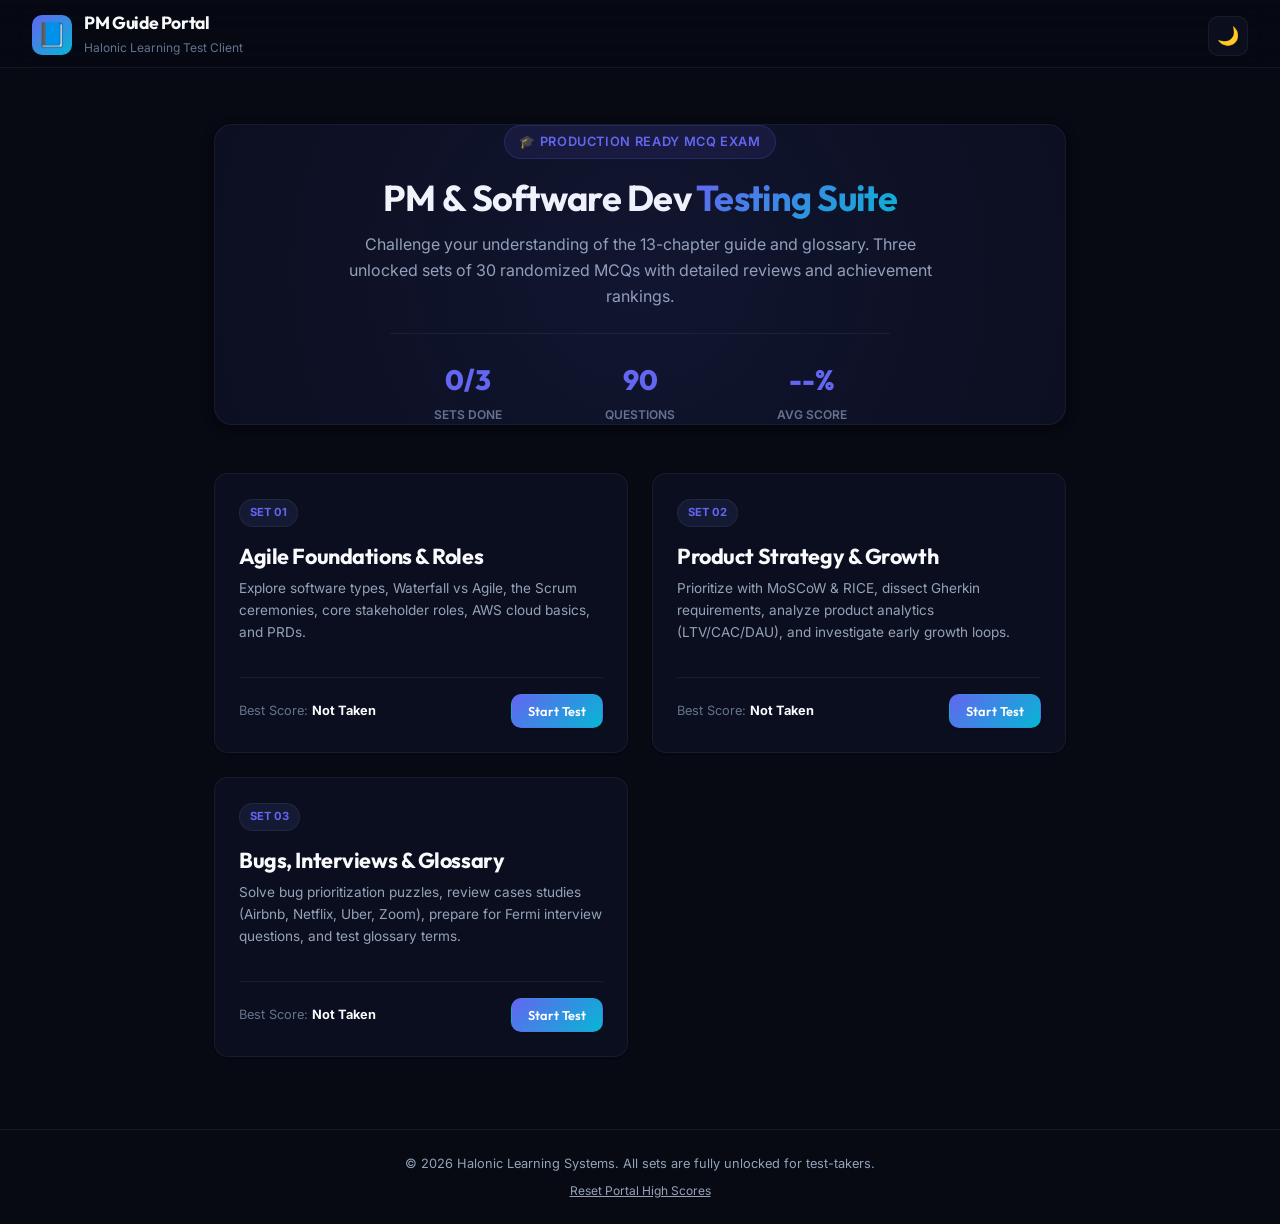
==== mcq.html @ da46f239 "Initial commit: Best-in-class PM learning guide repository, interactive guide, and MCQ portal" ====
<!DOCTYPE html>
<html lang="en" data-theme="dark">
<head>
  <meta charset="UTF-8">
  <meta name="viewport" content="width=device-width, initial-scale=1.0">
  <meta name="description" content="PM &amp; Software Development Guide MCQ Test Portal — Challenge your knowledge across 3 interactive MCQ sets.">
  <title>PM &amp; Software Dev MCQ Portal — Halonic Learning</title>

  <!-- Google Fonts matching main guide -->
  <link rel="preconnect" href="https://fonts.googleapis.com">
  <link rel="preconnect" href="https://fonts.gstatic.com" crossorigin>
  <link href="https://fonts.googleapis.com/css2?family=Inter:wght@300;400;500;600;700&family=JetBrains+Mono:wght@400;500;600;700&family=Outfit:wght@400;500;600;700;800&display=swap" rel="stylesheet">

  <style>
    /* ==========================================================================
       HALONIC MCQ DESIGN SYSTEM
       ========================================================================== */
    :root {
      /* Typography */
      --font-heading: 'Outfit', sans-serif;
      --font-body: 'Inter', sans-serif;
      --font-mono: 'JetBrains Mono', monospace;

      /* Colors - Dark Mode (default) */
      --bg-primary: #070913;
      --bg-secondary: #0d1224;
      --bg-tertiary: #141a33;
      --bg-card: rgba(13, 18, 36, 0.7);
      --bg-card-hover: rgba(20, 26, 51, 0.85);

      --text-primary: #f8fafc;
      --text-secondary: #94a3b8;
      --text-muted: #64748b;

      --border-color: rgba(255, 255, 255, 0.06);
      --border-color-hover: rgba(255, 255, 255, 0.12);

      --accent-gradient: linear-gradient(135deg, #6366f1 0%, #06b6d4 100%);
      --accent-start: #6366f1;
      --accent-end: #06b6d4;
      --accent-solid: #6366f1;

      --success: #10b981;
      --success-bg: rgba(16, 185, 129, 0.1);
      --warning: #f59e0b;
      --error: #ef4444;
      --error-bg: rgba(239, 68, 68, 0.1);
      --info: #3b82f6;

      /* Spacing */
      --radius-sm: 6px;
      --radius-md: 10px;
      --radius-lg: 14px;
      --radius-xl: 18px;
      --radius-full: 9999px;

      --shadow-sm: 0 1px 2px rgba(0, 0, 0, 0.3);
      --shadow-md: 0 4px 12px rgba(0, 0, 0, 0.4);
      --shadow-lg: 0 8px 32px rgba(0, 0, 0, 0.5);
      --shadow-glow: 0 0 20px rgba(99, 102, 241, 0.15);
      --shadow-glow-hover: 0 0 30px rgba(99, 102, 241, 0.25);

      --ease: cubic-bezier(0.4, 0, 0.2, 1);
      --duration-fast: 150ms;
      --duration-normal: 250ms;
      --duration-slow: 400ms;

      --header-height: 64px;
      --progress-height: 4px;
      --content-max-width: 900px;
    }

    /* Light Mode Variables */
    [data-theme="light"] {
      --bg-primary: #f8fafc;
      --bg-secondary: #f1f5f9;
      --bg-tertiary: #e2e8f0;
      --bg-card: rgba(255, 255, 255, 0.8);
      --bg-card-hover: rgba(255, 255, 255, 0.95);

      --text-primary: #0f172a;
      --text-secondary: #475569;
      --text-muted: #94a3b8;

      --border-color: rgba(0, 0, 0, 0.08);
      --border-color-hover: rgba(0, 0, 0, 0.15);

      --shadow-sm: 0 1px 2px rgba(0, 0, 0, 0.06);
      --shadow-md: 0 4px 12px rgba(0, 0, 0, 0.08);
      --shadow-lg: 0 8px 32px rgba(0, 0, 0, 0.12);
      --shadow-glow: 0 0 20px rgba(99, 102, 241, 0.1);
      --shadow-glow-hover: 0 0 30px rgba(99, 102, 241, 0.18);
      
      --success-bg: rgba(16, 185, 129, 0.08);
      --error-bg: rgba(239, 68, 68, 0.08);
    }

    /* ---- Resets & Basics ---- */
    *, *::before, *::after {
      margin: 0;
      padding: 0;
      box-sizing: border-box;
    }

    html {
      scroll-behavior: smooth;
      font-size: 16px;
    }

    body {
      font-family: var(--font-body);
      background-color: var(--bg-primary);
      color: var(--text-primary);
      line-height: 1.6;
      overflow-x: hidden;
      transition: background-color var(--duration-slow) var(--ease),
                  color var(--duration-slow) var(--ease);
      -webkit-font-smoothing: antialiased;
    }

    /* Custom Scrollbar */
    ::-webkit-scrollbar {
      width: 8px;
      height: 8px;
    }
    ::-webkit-scrollbar-track {
      background: transparent;
    }
    ::-webkit-scrollbar-thumb {
      background: var(--text-muted);
      border-radius: var(--radius-full);
    }
    ::-webkit-scrollbar-thumb:hover {
      background: var(--text-secondary);
    }

    /* ---- Typography ---- */
    h1, h2, h3, h4, h5, h6 {
      font-family: var(--font-heading);
      font-weight: 700;
      line-height: 1.25;
      letter-spacing: -0.02em;
      color: var(--text-primary);
    }

    .gradient-text {
      background: var(--accent-gradient);
      -webkit-background-clip: text;
      -webkit-text-fill-color: transparent;
      background-clip: text;
    }

    p {
      color: var(--text-secondary);
    }

    /* ---- Structure ---- */
    #progress-bar {
      position: fixed;
      top: 0;
      left: 0;
      width: 0%;
      height: var(--progress-height);
      background: var(--accent-gradient);
      z-index: 1001;
      transition: width var(--duration-normal) var(--ease);
      box-shadow: 0 0 10px rgba(99, 102, 241, 0.5);
    }

    header {
      position: fixed;
      top: var(--progress-height);
      left: 0;
      right: 0;
      height: var(--header-height);
      background: rgba(7, 9, 19, 0.85);
      backdrop-filter: blur(16px);
      -webkit-backdrop-filter: blur(16px);
      border-bottom: 1px solid var(--border-color);
      display: flex;
      align-items: center;
      justify-content: space-between;
      padding: 0 var(--space-6);
      padding-left: 2rem;
      padding-right: 2rem;
      z-index: 999;
      transition: background-color var(--duration-slow) var(--ease);
    }

    [data-theme="light"] header {
      background: rgba(248, 250, 252, 0.85);
    }

    .header-logo {
      display: flex;
      align-items: center;
      gap: 12px;
      cursor: pointer;
    }

    .header-logo-icon {
      font-size: 1.5rem;
      width: 40px;
      height: 40px;
      border-radius: var(--radius-md);
      background: var(--accent-gradient);
      display: flex;
      align-items: center;
      justify-content: center;
      color: #fff;
    }

    .header-logo-text h3 {
      font-size: 1.1rem;
      margin-bottom: 0;
    }
    .header-logo-text span {
      font-size: 0.75rem;
      color: var(--text-muted);
    }

    .header-actions {
      display: flex;
      align-items: center;
      gap: 12px;
    }

    /* Buttons */
    .btn {
      display: inline-flex;
      align-items: center;
      justify-content: center;
      gap: 8px;
      padding: 10px 20px;
      font-family: var(--font-heading);
      font-size: 0.9rem;
      font-weight: 600;
      border-radius: var(--radius-md);
      cursor: pointer;
      transition: all var(--duration-fast) var(--ease);
      border: 1px solid transparent;
      outline: none;
      white-space: nowrap;
    }

    .btn-secondary {
      background: var(--bg-card);
      border-color: var(--border-color);
      color: var(--text-primary);
    }
    .btn-secondary:hover {
      background: var(--bg-card-hover);
      border-color: var(--border-color-hover);
      transform: translateY(-1px);
    }

    .btn-primary {
      background: var(--accent-gradient);
      color: #fff;
      box-shadow: var(--shadow-sm);
    }
    .btn-primary:hover {
      transform: translateY(-1px);
      box-shadow: var(--shadow-glow);
    }

    .btn-outline-success {
      background: transparent;
      border-color: var(--success);
      color: var(--success);
    }
    .btn-outline-success:hover {
      background: var(--success);
      color: #fff;
    }

    .theme-toggle {
      width: 40px;
      height: 40px;
      border-radius: var(--radius-md);
      border: 1px solid var(--border-color);
      background: var(--bg-card);
      color: var(--text-secondary);
      cursor: pointer;
      display: flex;
      align-items: center;
      justify-content: center;
      transition: all var(--duration-fast) var(--ease);
      font-size: 1.125rem;
    }
    .theme-toggle:hover {
      background: var(--bg-card-hover);
      border-color: var(--border-color-hover);
      color: var(--text-primary);
    }

    /* ---- Main Wrapper ---- */
    main {
      padding-top: calc(var(--header-height) + var(--progress-height) + 2rem);
      min-height: 100vh;
      display: flex;
      flex-direction: column;
      align-items: center;
    }

    .container {
      width: 100%;
      max-width: var(--content-max-width);
      padding: 24px;
      flex: 1;
    }

    /* ---- Views ---- */
    .view {
      display: none;
      animation: fadeInUp 0.4s var(--ease) both;
    }

    .view.active {
      display: block;
    }

    @keyframes fadeInUp {
      from { opacity: 0; transform: translateY(16px); }
      to { opacity: 1; transform: translateY(0); }
    }

    /* ---- DASHBOARD VIEW ---- */
    .welcome-hero {
      text-align: center;
      margin-bottom: 3rem;
      padding: 3rem var(--space-6);
      background: var(--bg-card);
      border: 1px solid var(--border-color);
      border-radius: var(--radius-xl);
      box-shadow: var(--shadow-md);
      backdrop-filter: blur(12px);
      -webkit-backdrop-filter: blur(12px);
      position: relative;
      overflow: hidden;
    }

    .welcome-hero::before {
      content: '';
      position: absolute;
      top: -50%;
      left: -50%;
      width: 200%;
      height: 200%;
      background: radial-gradient(circle, rgba(99, 102, 241, 0.08) 0%, transparent 60%);
      pointer-events: none;
    }

    .hero-badge {
      display: inline-block;
      padding: 6px 14px;
      background: rgba(99, 102, 241, 0.1);
      border: 1px solid rgba(99, 102, 241, 0.2);
      border-radius: var(--radius-full);
      color: var(--accent-start);
      font-size: 0.8rem;
      font-weight: 600;
      text-transform: uppercase;
      letter-spacing: 0.05em;
      margin-bottom: 1rem;
    }

    .welcome-hero h1 {
      font-size: 2.25rem;
      margin-bottom: 12px;
    }

    .welcome-hero p {
      font-size: 1rem;
      max-width: 600px;
      margin: 0 auto 1.5rem;
    }

    .stats-summary {
      display: grid;
      grid-template-columns: repeat(3, 1fr);
      gap: 16px;
      max-width: 500px;
      margin: 24px auto 0;
      border-top: 1px solid var(--border-color);
      padding-top: 24px;
    }

    .stat-box {
      text-align: center;
    }
    .stat-num {
      font-family: var(--font-heading);
      font-size: 1.75rem;
      font-weight: 800;
      color: var(--accent-start);
    }
    .stat-lbl {
      font-size: 0.75rem;
      color: var(--text-muted);
      text-transform: uppercase;
      font-weight: 600;
      margin-top: 2px;
    }

    /* Sets Grid */
    .sets-grid {
      display: grid;
      grid-template-columns: repeat(auto-fit, minmax(280px, 1fr));
      gap: 24px;
      margin-bottom: 3rem;
    }

    .set-card {
      background: var(--bg-card);
      border: 1px solid var(--border-color);
      border-radius: var(--radius-lg);
      padding: 24px;
      transition: all var(--duration-normal) var(--ease);
      display: flex;
      flex-direction: column;
      justify-content: space-between;
      min-height: 280px;
      box-shadow: var(--shadow-sm);
      cursor: pointer;
    }

    .set-card:hover {
      border-color: var(--border-color-hover);
      box-shadow: var(--shadow-glow);
      transform: translateY(-3px);
    }

    .set-badge {
      display: inline-flex;
      align-items: center;
      padding: 4px 10px;
      border-radius: var(--radius-full);
      font-size: 0.7rem;
      font-weight: 700;
      text-transform: uppercase;
      background: var(--bg-tertiary);
      border: 1px solid var(--border-color);
      width: fit-content;
      margin-bottom: 16px;
      color: var(--accent-start);
    }

    .set-card h2 {
      font-size: 1.35rem;
      margin-bottom: 8px;
    }
    .set-card p {
      font-size: 0.85rem;
      color: var(--text-secondary);
      margin-bottom: 20px;
      flex-grow: 1;
    }

    .set-footer {
      border-top: 1px solid var(--border-color);
      padding-top: 16px;
      display: flex;
      align-items: center;
      justify-content: space-between;
    }

    .set-score-info {
      font-size: 0.8rem;
      color: var(--text-muted);
    }
    .set-score-info strong {
      color: var(--text-primary);
    }

    /* ---- EXAM VIEW ---- */
    .exam-layout {
      display: grid;
      grid-template-columns: 1fr 280px;
      gap: 24px;
    }

    @media (max-width: 768px) {
      .exam-layout {
        grid-template-columns: 1fr;
      }
    }

    .exam-main {
      display: flex;
      flex-direction: column;
      gap: 20px;
    }

    .exam-header-card {
      background: var(--bg-card);
      border: 1px solid var(--border-color);
      border-radius: var(--radius-lg);
      padding: 16px 24px;
      display: flex;
      justify-content: space-between;
      align-items: center;
    }

    .exam-title-info h2 {
      font-size: 1.15rem;
    }
    .exam-title-info span {
      font-size: 0.8rem;
      color: var(--text-muted);
    }

    .exam-nav-header {
      display: flex;
      align-items: center;
      gap: 16px;
    }

    .question-card {
      background: var(--bg-card);
      border: 1px solid var(--border-color);
      border-radius: var(--radius-xl);
      padding: 32px;
      box-shadow: var(--shadow-md);
      position: relative;
      display: flex;
      flex-direction: column;
      gap: 20px;
    }

    .question-meta {
      display: flex;
      justify-content: space-between;
      align-items: center;
    }

    .chapter-tag {
      font-size: 0.75rem;
      font-weight: 600;
      color: var(--accent-start);
      background: rgba(99, 102, 241, 0.08);
      border: 1px solid rgba(99, 102, 241, 0.15);
      padding: 4px 10px;
      border-radius: var(--radius-md);
    }

    .question-num-tag {
      font-family: var(--font-mono);
      font-size: 0.8rem;
      color: var(--text-muted);
    }

    .question-text {
      font-family: var(--font-heading);
      font-size: 1.25rem;
      font-weight: 600;
      line-height: 1.45;
      color: var(--text-primary);
    }

    .options-list {
      display: flex;
      flex-direction: column;
      gap: 12px;
      margin-top: 8px;
    }

    .option-btn {
      background: var(--bg-secondary);
      border: 1px solid var(--border-color);
      border-radius: var(--radius-md);
      padding: 14px 20px;
      display: flex;
      align-items: center;
      gap: 14px;
      cursor: pointer;
      transition: all var(--duration-fast) var(--ease);
      text-align: left;
      width: 100%;
      outline: none;
    }

    .option-btn:hover {
      border-color: var(--accent-start);
      background: var(--bg-tertiary);
      transform: translateX(4px);
    }

    .option-btn.selected {
      border-color: var(--accent-solid);
      background: rgba(99, 102, 241, 0.08);
      box-shadow: var(--shadow-glow);
    }

    .option-letter {
      font-family: var(--font-mono);
      font-weight: 700;
      font-size: 0.85rem;
      width: 26px;
      height: 26px;
      border-radius: 50%;
      background: var(--bg-tertiary);
      display: flex;
      align-items: center;
      justify-content: center;
      flex-shrink: 0;
      color: var(--text-muted);
      border: 1px solid var(--border-color);
      transition: all var(--duration-fast) var(--ease);
    }

    .option-btn:hover .option-letter {
      color: var(--accent-start);
      border-color: var(--accent-start);
    }

    .option-btn.selected .option-letter {
      background: var(--accent-solid);
      color: #fff;
      border-color: var(--accent-solid);
    }

    .option-text {
      font-size: 0.9rem;
      color: var(--text-secondary);
      transition: color var(--duration-fast) var(--ease);
    }

    .option-btn.selected .option-text {
      color: var(--text-primary);
      font-weight: 500;
    }

    .exam-controls {
      display: flex;
      justify-content: space-between;
      align-items: center;
      margin-top: 8px;
    }

    /* Navigator Sidebar */
    .exam-sidebar {
      background: var(--bg-card);
      border: 1px solid var(--border-color);
      border-radius: var(--radius-lg);
      padding: 24px;
      height: fit-content;
      position: sticky;
      top: calc(var(--header-height) + 2rem);
      display: flex;
      flex-direction: column;
      gap: 20px;
    }

    .sidebar-title h3 {
      font-size: 0.95rem;
      text-transform: uppercase;
      letter-spacing: 0.05em;
      color: var(--text-muted);
    }

    .bubbles-grid {
      display: grid;
      grid-template-columns: repeat(5, 1fr);
      gap: 8px;
    }

    .bubble {
      aspect-ratio: 1;
      width: 100%;
      border-radius: var(--radius-sm);
      border: 1px solid var(--border-color);
      background: var(--bg-secondary);
      color: var(--text-muted);
      font-family: var(--font-mono);
      font-size: 0.8rem;
      font-weight: 600;
      cursor: pointer;
      display: flex;
      align-items: center;
      justify-content: center;
      transition: all var(--duration-fast) var(--ease);
      outline: none;
    }

    .bubble:hover {
      border-color: var(--text-secondary);
      color: var(--text-primary);
    }

    .bubble.active {
      border-color: var(--accent-solid);
      background: rgba(99, 102, 241, 0.1);
      color: var(--accent-start);
      box-shadow: 0 0 8px rgba(99, 102, 241, 0.3);
    }

    .bubble.answered {
      background: var(--bg-tertiary);
      color: var(--text-primary);
      border-color: var(--border-color-hover);
    }

    .keyboard-shortcuts-helper {
      font-size: 0.75rem;
      color: var(--text-muted);
      border-top: 1px solid var(--border-color);
      padding-top: 16px;
      line-height: 1.5;
    }
    .keyboard-shortcuts-helper code {
      font-family: var(--font-mono);
      background: var(--bg-secondary);
      padding: 1px 4px;
      border-radius: var(--radius-sm);
      font-size: 0.7rem;
      color: var(--accent-end);
    }

    /* ---- RESULTS VIEW ---- */
    .results-card {
      background: var(--bg-card);
      border: 1px solid var(--border-color);
      border-radius: var(--radius-xl);
      padding: 48px;
      box-shadow: var(--shadow-lg);
      text-align: center;
      max-width: 600px;
      margin: 0 auto 3rem;
      position: relative;
    }

    /* Circular Dial */
    .dial-container {
      position: relative;
      width: 180px;
      height: 180px;
      margin: 0 auto 24px;
      display: flex;
      align-items: center;
      justify-content: center;
    }

    .dial-svg {
      width: 100%;
      height: 100%;
      transform: rotate(-90deg);
    }

    .dial-bg {
      fill: none;
      stroke: var(--bg-tertiary);
      stroke-width: 10;
    }

    .dial-fill {
      fill: none;
      stroke: url(#score-grad);
      stroke-width: 10;
      stroke-linecap: round;
      transition: stroke-dasharray 1s ease-out;
    }

    .dial-text {
      position: absolute;
      display: flex;
      flex-direction: column;
      align-items: center;
      justify-content: center;
    }

    .dial-score {
      font-family: var(--font-heading);
      font-size: 2.25rem;
      font-weight: 800;
      line-height: 1;
    }
    .dial-total {
      font-size: 0.85rem;
      color: var(--text-muted);
      margin-top: 4px;
    }

    .results-card h2 {
      font-size: 2rem;
      margin-bottom: 8px;
    }

    .achievement-badge {
      display: inline-flex;
      align-items: center;
      padding: 6px 16px;
      border-radius: var(--radius-full);
      font-size: 0.85rem;
      font-weight: 700;
      background: rgba(16, 185, 129, 0.1);
      border: 1px solid rgba(16, 185, 129, 0.2);
      color: var(--success);
      margin: 8px auto 20px;
      width: fit-content;
    }

    .results-card p.feedback-text {
      font-size: 1rem;
      color: var(--text-secondary);
      margin-bottom: 32px;
      line-height: 1.5;
    }

    .results-actions {
      display: flex;
      justify-content: center;
      gap: 16px;
    }

    @media (max-width: 480px) {
      .results-actions {
        flex-direction: column;
      }
    }

    /* Confetti Canvas */
    #confetti-canvas {
      position: fixed;
      inset: 0;
      pointer-events: none;
      z-index: 1002;
      width: 100vw;
      height: 100vh;
    }

    /* ---- REVIEW PANEL VIEW ---- */
    .review-header {
      display: flex;
      justify-content: space-between;
      align-items: center;
      margin-bottom: 24px;
      border-bottom: 1px solid var(--border-color);
      padding-bottom: 16px;
    }

    .review-list {
      display: flex;
      flex-direction: column;
      gap: 24px;
      margin-bottom: 3rem;
    }

    .review-card {
      background: var(--bg-card);
      border: 1px solid var(--border-color);
      border-radius: var(--radius-lg);
      padding: 28px;
      box-shadow: var(--shadow-sm);
      display: flex;
      flex-direction: column;
      gap: 16px;
    }

    .review-meta {
      display: flex;
      justify-content: space-between;
      align-items: center;
    }

    .review-option {
      border: 1px solid var(--border-color);
      border-radius: var(--radius-md);
      padding: 12px 18px;
      display: flex;
      align-items: center;
      gap: 12px;
      background: var(--bg-secondary);
      font-size: 0.85rem;
    }

    .review-option.correct {
      border-color: var(--success);
      background: var(--success-bg);
      color: var(--text-primary);
    }

    .review-option.incorrect {
      border-color: var(--error);
      background: var(--error-bg);
      color: var(--text-primary);
    }

    .review-option-indicator {
      font-family: var(--font-mono);
      font-weight: 700;
      width: 22px;
      height: 22px;
      border-radius: 50%;
      display: inline-flex;
      align-items: center;
      justify-content: center;
      font-size: 0.75rem;
      border: 1px solid var(--border-color);
      background: var(--bg-tertiary);
    }

    .review-option.correct .review-option-indicator {
      background: var(--success);
      border-color: var(--success);
      color: #fff;
    }

    .review-option.incorrect .review-option-indicator {
      background: var(--error);
      border-color: var(--error);
      color: #fff;
    }

    .explanation-box {
      background: rgba(99, 102, 241, 0.05);
      border-left: 3px solid var(--accent-start);
      border-radius: var(--radius-md);
      padding: 16px 20px;
      font-size: 0.85rem;
      line-height: 1.6;
      color: var(--text-secondary);
      margin-top: 8px;
    }
    .explanation-box strong {
      color: var(--accent-start);
      display: block;
      margin-bottom: 4px;
      text-transform: uppercase;
      font-size: 0.75rem;
      letter-spacing: 0.05em;
    }

    .float-top-btn {
      position: fixed;
      bottom: 24px;
      right: 24px;
      width: 48px;
      height: 48px;
      border-radius: 50%;
      background: var(--accent-gradient);
      color: #fff;
      display: flex;
      align-items: center;
      justify-content: center;
      border: none;
      cursor: pointer;
      box-shadow: var(--shadow-lg), var(--shadow-glow);
      z-index: 998;
      transition: all var(--duration-fast) var(--ease);
      opacity: 0;
      pointer-events: none;
    }

    .float-top-btn.visible {
      opacity: 1;
      pointer-events: auto;
    }
    .float-top-btn:hover {
      transform: translateY(-3px);
    }

    /* ---- FOOTER ---- */
    footer {
      border-top: 1px solid var(--border-color);
      width: 100%;
      padding: 24px 0;
      text-align: center;
      font-size: 0.8rem;
      color: var(--text-muted);
      margin-top: auto;
    }
    footer a {
      color: var(--text-secondary);
      text-decoration: underline;
    }
  </style>
</head>
<body>

  <!-- Progress Bar -->
  <div id="progress-bar" role="progressbar"></div>

  <!-- Header -->
  <header>
    <div class="header-logo" onclick="app.showDashboard()">
      <div class="header-logo-icon">📘</div>
      <div class="header-logo-text">
        <h3>PM Guide Portal</h3>
        <span>Halonic Learning Test Client</span>
      </div>
    </div>
    <div class="header-actions">
      <button class="theme-toggle" id="theme-toggle" aria-label="Toggle dark/light mode">🌙</button>
    </div>
  </header>

  <!-- Confetti Canvas -->
  <canvas id="confetti-canvas"></canvas>

  <!-- Main Container -->
  <main>
    <div class="container">

      <!-- ==========================================
           1. DASHBOARD VIEW
           ========================================== -->
      <section id="view-dashboard" class="view active">
        <div class="welcome-hero">
          <div class="hero-badge">🎓 Production Ready MCQ Exam</div>
          <h1>PM &amp; Software Dev <span class="gradient-text">Testing Suite</span></h1>
          <p>Challenge your understanding of the 13-chapter guide and glossary. Three unlocked sets of 30 randomized MCQs with detailed reviews and achievement rankings.</p>
          
          <div class="stats-summary">
            <div class="stat-box">
              <div class="stat-num" id="stat-completed-sets">0/3</div>
              <div class="stat-lbl">Sets Done</div>
            </div>
            <div class="stat-box">
              <div class="stat-num">90</div>
              <div class="stat-lbl">Questions</div>
            </div>
            <div class="stat-box">
              <div class="stat-num" id="stat-avg-score">--%</div>
              <div class="stat-lbl">Avg Score</div>
            </div>
          </div>
        </div>

        <div class="sets-grid">
          <!-- Set 1 Card -->
          <div class="set-card" onclick="app.startSet(1)">
            <div>
              <div class="set-badge">Set 01</div>
              <h2>Agile Foundations &amp; Roles</h2>
              <p>Explore software types, Waterfall vs Agile, the Scrum ceremonies, core stakeholder roles, AWS cloud basics, and PRDs.</p>
            </div>
            <div class="set-footer">
              <div class="set-score-info" id="set-1-score">Best Score: <strong>Not Taken</strong></div>
              <button class="btn btn-primary" style="padding: 8px 16px; font-size: 0.8rem;">Start Test</button>
            </div>
          </div>

          <!-- Set 2 Card -->
          <div class="set-card" onclick="app.startSet(2)">
            <div>
              <div class="set-badge">Set 02</div>
              <h2>Product Strategy &amp; Growth</h2>
              <p>Prioritize with MoSCoW &amp; RICE, dissect Gherkin requirements, analyze product analytics (LTV/CAC/DAU), and investigate early growth loops.</p>
            </div>
            <div class="set-footer">
              <div class="set-score-info" id="set-2-score">Best Score: <strong>Not Taken</strong></div>
              <button class="btn btn-primary" style="padding: 8px 16px; font-size: 0.8rem;">Start Test</button>
            </div>
          </div>

          <!-- Set 3 Card -->
          <div class="set-card" onclick="app.startSet(3)">
            <div>
              <div class="set-badge">Set 03</div>
              <h2>Bugs, Interviews &amp; Glossary</h2>
              <p>Solve bug prioritization puzzles, review cases studies (Airbnb, Netflix, Uber, Zoom), prepare for Fermi interview questions, and test glossary terms.</p>
            </div>
            <div class="set-footer">
              <div class="set-score-info" id="set-3-score">Best Score: <strong>Not Taken</strong></div>
              <button class="btn btn-primary" style="padding: 8px 16px; font-size: 0.8rem;">Start Test</button>
            </div>
          </div>
        </div>
      </section>

      <!-- ==========================================
           2. ACTIVE EXAM VIEW
           ========================================== -->
      <section id="view-exam" class="view">
        <div class="exam-layout">
          <!-- Main Question Panel -->
          <div class="exam-main">
            <div class="exam-header-card">
              <div class="exam-title-info">
                <h2 id="exam-set-title">Active MCQ Set</h2>
                <span>Single Correct MCQ &bull; 5 Options &bull; 1 Mark Each</span>
              </div>
              <button class="btn btn-secondary btn-sm" onclick="app.confirmQuit()">Quit Set</button>
            </div>

            <div class="question-card">
              <div class="question-meta">
                <div class="chapter-tag" id="q-chapter">Chapter Name</div>
                <div class="question-num-tag" id="q-number">Question 1 of 30</div>
              </div>
              <div class="question-text" id="q-text">Loading question text...</div>
              
              <div class="options-list" id="options-container">
                <!-- Rendered dynamically -->
              </div>
            </div>

            <div class="exam-controls">
              <button class="btn btn-secondary" id="btn-prev" onclick="app.prevQuestion()">&larr; Previous</button>
              <button class="btn btn-primary" id="btn-next" onclick="app.nextQuestion()">Next &rarr;</button>
            </div>
          </div>

          <!-- Sidebar Navigator -->
          <aside class="exam-sidebar">
            <div class="sidebar-title">
              <h3>Navigator</h3>
            </div>
            <div class="bubbles-grid" id="bubbles-container">
              <!-- Grid of 1-30 bubbles rendered dynamically -->
            </div>
            <div class="keyboard-shortcuts-helper">
              <strong>💡 Pro Tip: Keyboard Mode</strong>
              <p style="margin-top: 4px; font-size: 0.7rem; color: var(--text-muted);">
                Press <code>1</code> - <code>5</code> or <code>A</code> - <code>E</code> to select. Use <code>&larr;</code> / <code>&rarr;</code> to navigate. Press <code>Enter</code> for Next.
              </p>
            </div>
          </aside>
        </div>
      </section>

      <!-- ==========================================
           3. RESULTS & RANKING VIEW
           ========================================== -->
      <section id="view-results" class="view">
        <div class="results-card">
          <!-- Dial SVG -->
          <div class="dial-container">
            <svg class="dial-svg">
              <defs>
                <linearGradient id="score-grad" x1="0%" y1="0%" x2="100%" y2="100%">
                  <stop offset="0%" stop-color="#6366f1" />
                  <stop offset="100%" stop-color="#06b6d4" />
                </linearGradient>
              </defs>
              <circle class="dial-bg" cx="90" cy="90" r="75"></circle>
              <circle class="dial-fill" id="dial-fill-arc" cx="90" cy="90" r="75" stroke-dasharray="471.2" stroke-dashoffset="471.2"></circle>
            </svg>
            <div class="dial-text">
              <span class="dial-score" id="results-score">0</span>
              <span class="dial-total">out of 30</span>
            </div>
          </div>

          <h2 id="results-header">Congratulations!</h2>
          <div class="achievement-badge" id="results-badge">PM Practitioner</div>
          <p class="feedback-text" id="results-feedback">Loading feedback and analysis...</p>

          <div class="results-actions">
            <button class="btn btn-secondary" onclick="app.showDashboard()">Portal Home</button>
            <button class="btn btn-outline-success" onclick="app.showReview()">Review Answers</button>
            <button class="btn btn-primary" id="results-retry-btn" onclick="app.retryActiveSet()">Retake Set</button>
          </div>
        </div>
      </section>

      <!-- ==========================================
           4. DETAILED REVIEW VIEW
           ========================================== -->
      <section id="view-review" class="view">
        <div class="review-header">
          <div>
            <h1 class="gradient-text">Detailed Exam Review</h1>
            <p>Study incorrect choices and master key concepts with step-by-step explanations.</p>
          </div>
          <button class="btn btn-secondary" onclick="app.showDashboard()">Return Home</button>
        </div>

        <div class="review-list" id="review-list-container">
          <!-- Dynamically populated with Q-card review -->
        </div>

        <div style="display:flex; justify-content:center; margin-bottom: 4rem;">
          <button class="btn btn-primary" onclick="app.showDashboard()">Back to Portal Home</button>
        </div>
      </section>

    </div>
  </main>

  <!-- Scroll-to-Top Float Button -->
  <button class="float-top-btn" id="float-top" onclick="window.scrollTo({top: 0, behavior: 'smooth'})" aria-label="Scroll to top">▲</button>

  <footer>
    <p>&copy; 2026 Halonic Learning Systems. All sets are fully unlocked for test-takers.</p>
    <p style="margin-top: 6px; font-size: 0.75rem;"><a href="#" onclick="event.preventDefault(); app.clearHistory();">Reset Portal High Scores</a></p>
  </footer>

  <!-- ==========================================
       JAVASCRIPT APP CLIENT & DATABASE
       ========================================== -->
  <script>
    // ---- 90 Question Complete MCQ Database (3 Sets of 30 Questions) ----
    const questionsDatabase = {
      set1: [
        {
          id: 1,
          chapter: "Chapter 1: What Is a Software Product",
          question: "What is the key distinction of a Business-to-Business-to-Consumer (B2B2C) software product?",
          options: [
            "It sells directly to individual consumers for personal use without corporate interaction.",
            "It is built exclusively for internal enterprise resource planning and employee management.",
            "It is sold to businesses who then use the platform infrastructure to serve their own consumers.",
            "It refers to offline utility programs distributed with pre-installed operating systems.",
            "It represents open-source codebases developed entirely by local student volunteers."
          ],
          correct: 2,
          explanation: "B2B2C stands for Business-to-Business-to-Consumer. In this model, a company sells its software to other businesses, who in turn use it to service or sell to individual end consumers. A prime example is Shopify (which helps merchants sell to their customers) or Stripe."
        },
        {
          id: 2,
          chapter: "Chapter 2: SDLC",
          question: "Which of the following is the linear and sequential model of software development where each phase must be fully completed before the next begins?",
          options: [
            "Spiral Model",
            "Waterfall Model",
            "Agile Model",
            "Kanban Model",
            "Iterative Prototyping"
          ],
          correct: 1,
          explanation: "The Waterfall model is a linear, sequential approach where each phase of the SDLC (Planning, Design, Development, Testing, Deployment, Maintenance) flows strictly downwards to the next. You must complete a phase before starting the next, with little to no opportunity to look back."
        },
        {
          id: 3,
          chapter: "Chapter 3: Agile & Scrum",
          question: "Which of the following is NOT one of the 4 core values established in the Agile Manifesto?",
          options: [
            "Working software over comprehensive documentation",
            "Responding to change over following a plan",
            "Individuals and interactions over processes and tools",
            "Extensive contract negotiations over collaborative relationships",
            "Customer collaboration over contract negotiation"
          ],
          correct: 3,
          explanation: "The Agile Manifesto explicitly prioritizes 'Customer collaboration over contract negotiation.' Extensive contract negotiations represent the rigid, traditional mindset, making Option D the correct answer (since it is NOT a value)."
        },
        {
          id: 4,
          chapter: "Chapter 3: Agile & Scrum",
          question: "In the Scrum framework, who is primarily responsible for managing the Product Backlog, prioritizing customer requirements, and deciding 'WHAT' to build?",
          options: [
            "Scrum Master",
            "Engineering Manager",
            "DevOps Engineer",
            "Product Owner",
            "Agile Coach"
          ],
          correct: 3,
          explanation: "The Product Owner (PO) is the voice of the customer within the Scrum team. The PO owns the Product Backlog, prioritizing its items (features, bugs, enhancements) to maximize product value and determine the roadmap of WHAT is built."
        },
        {
          id: 5,
          chapter: "Chapter 5: How a Feature Is Born",
          question: "What does the abbreviation 'PRD' stand for in modern product management?",
          options: [
            "Program Resource Directory",
            "Product Requirements Document",
            "Project Risk Assessment",
            "Prototype Release Diagram",
            "Performance Review Dashboard"
          ],
          correct: 1,
          explanation: "PRD stands for Product Requirements Document. It serves as a shared source of truth, describing a feature's purpose, scope, target audience, specific functional requirements, user flows, and success metrics."
        },
        {
          id: 6,
          chapter: "Chapter 6: Product Management Deep Dive",
          question: "In the RICE prioritization framework, how is the ultimate priority score calculated?",
          options: [
            "Reach + Impact + Confidence - Effort",
            "(Reach × Impact × Effort) / Confidence",
            "(Reach × Impact × Confidence) / Effort",
            "Reach × Impact × Confidence × Effort",
            "(Reach × Effort) / (Impact × Confidence)"
          ],
          correct: 2,
          explanation: "The RICE Scoring formula is calculated as: (Reach × Impact × Confidence) / Effort. This represents the absolute business value (Reach × Impact × Confidence) divided by the development cost (Effort), giving a standardized, data-driven score."
        },
        {
          id: 7,
          chapter: "Chapter 7: Requirements & Stories",
          question: "A standard Agile User Story written in a backlog typically follows which template?",
          options: [
            "Given [context], When [action], Then [outcome]",
            "As a [type of user], I want [some goal], so that [some reason]",
            "If [system state], execute [action], else [fallback protocol]",
            "Who [person], What [activity], When [timeframe]",
            "To [achieve value], we must [build feature] because of [urgency]"
          ],
          correct: 1,
          explanation: "A standard user story is always user-centric and typically follows the format: 'As a [type of user], I want [some goal], so that [some reason].' This clearly defines the WHO, WHAT, and WHY."
        },
        {
          id: 8,
          chapter: "Chapter 8: Bugs",
          question: "What is the typical sequence of statuses in a standard bug tracking life cycle?",
          options: [
            "Open &rarr; Assigned &rarr; New &rarr; Fixed &rarr; Retest &rarr; Closed",
            "New &rarr; Open &rarr; Assigned &rarr; Fixed &rarr; Closed &rarr; Retest",
            "New &rarr; Assigned &rarr; Open &rarr; Fixed &rarr; Retest &rarr; Closed",
            "Assigned &rarr; Open &rarr; Fixed &rarr; Retest &rarr; New &rarr; Closed",
            "New &rarr; Fixed &rarr; Assigned &rarr; Open &rarr; Retest &rarr; Closed"
          ],
          correct: 2,
          explanation: "The correct sequence is: New (bug reported) &rarr; Assigned (assigned to a developer) &rarr; Open (developer starts investigating) &rarr; Fixed (code updated) &rarr; Retest (QA verifies the fix) &rarr; Closed (verified and closed)."
        },
        {
          id: 9,
          chapter: "Chapter 9: Product Analytics",
          question: "What does the metric 'Churn Rate' measure in SaaS product analytics?",
          options: [
            "The percentage of users who upgrade to a premium subscription plan.",
            "The percentage of active users who log into the application daily.",
            "The speed at which developers complete tasks in a 2-week sprint.",
            "The percentage of customers who stop using a product over a given timeframe.",
            "The ratio of customer acquisition cost (CAC) to customer lifetime value (LTV)."
          ],
          correct: 3,
          explanation: "Churn Rate measures the rate at which customers leave or cancel their subscription to your product over a specific timeframe. Lowering churn is critical for achieving sustainable SaaS compounding growth."
        },
        {
          id: 10,
          chapter: "Chapter 10: Tools of the Trade",
          question: "Which of the following software tools is primarily used by UX/UI Designers to create wireframes, mockups, and clickable, interactive product prototypes?",
          options: [
            "Jira",
            "Figma",
            "Postman",
            "Amplitude",
            "Confluence"
          ],
          correct: 1,
          explanation: "Figma is the industry-standard collaborative design and prototyping tool. It allows designers to create everything from low-fidelity wireframes to high-fidelity, interactive, vector-based screen designs and mockups."
        },
        {
          id: 11,
          chapter: "Chapter 11: Retention & Growth",
          question: "What are the four successive stages of Nir Eyal's 'Hook Model' in correct order?",
          options: [
            "Trigger, Reward, Action, Investment",
            "Trigger, Action, Variable Reward, Investment",
            "Action, Trigger, Variable Reward, Retention",
            "Problem, Trigger, Habit, Reward",
            "Investment, Variable Reward, Trigger, Churn"
          ],
          correct: 1,
          explanation: "The Hook Model comprises four distinct steps to build habit-forming product loops: 1) Trigger (the cue to act), 2) Action (the simple behavior performed), 3) Variable Reward (the satisfying, unpredictable payoff), and 4) Investment (putting value back into the product to trigger the next loop)."
        },
        {
          id: 12,
          chapter: "Chapter 12: Case Studies",
          question: "What major business model transition did Netflix successfully execute to establish its global market dominance?",
          options: [
            "Transitioning from a B2C social network to a B2B SaaS video hosting platform.",
            "Transitioning from a DVD rental-by-mail service to a digital streaming subscription platform.",
            "Moving from a premium subscription service to a 100% ad-supported free model.",
            "Pivoting from a video content company to an e-commerce grocery storefront.",
            "Shifting from local brick-and-mortar cinema franchises to mobile game publishing."
          ],
          correct: 1,
          explanation: "Netflix famously shifted from a DVD rental-by-mail service to an online subscription streaming service in 2007, recognizing the future of broadband infrastructure and cloud deployment. This let them scale globally without handling physical logistics."
        },
        {
          id: 13,
          chapter: "Chapter 13: Preparing for the Role",
          question: "When preparing for behavioral PM interviews, what structured methodology is highly recommended to answer situational questions effectively?",
          options: [
            "RICE framework",
            "SWOT analysis",
            "STAR method (Situation, Task, Action, Result)",
            "Gherkin syntax (Given-When-Then)",
            "Kano Model"
          ],
          correct: 2,
          explanation: "The STAR method (Situation, Task, Action, Result) is highly effective for structured answers to behavioral questions. It ensures you clearly lay out the context, your specific responsibilities, what actions you drove, and the quantifiable results."
        },
        {
          id: 14,
          chapter: "Glossary: 50+ Key Terms",
          question: "What does 'MVP' stand for in software product management?",
          options: [
            "Most Valuable Programmer",
            "Minimum Viable Product",
            "Main Version Prototype",
            "Market Value Pricing",
            "Managed Vertical Process"
          ],
          correct: 1,
          explanation: "MVP stands for Minimum Viable Product. It refers to the absolute earliest version of a product that has just enough features to solve a core problem for early adopters, allowing the team to collect validated feedback and iterate rapidly."
        },
        {
          id: 15,
          chapter: "Chapter 1: What Is a Software Product",
          question: "The best, most viable software products sit at the absolute intersection of which three critical dimensions?",
          options: [
            "High cost, complex codebases, and massive PR campaigns",
            "User desirability, technical feasibility, and business viability",
            "Low salaries, rapid deadlines, and outsourced agencies",
            "Minimal requirements, zero QA testing, and immediate deployments",
            "Patented algorithms, cloud-agnostic architectures, and deep AI networks"
          ],
          correct: 1,
          explanation: "Successful products must satisfy three pillars: Desirability (do users want this?), Feasibility (can we technically build this with our tech stack?), and Viability (does it make business sense / can we monetize it?)."
        },
        {
          id: 16,
          chapter: "Chapter 2: SDLC",
          question: "Releasing a finished feature to a small segment of users (e.g., 5%) first to monitor system performance and crash logs before rolling it out to everyone is known as a:",
          options: [
            "Waterfall Release",
            "Direct Cutover",
            "Dark Launch",
            "Canary Release",
            "Silo Deployment"
          ],
          correct: 3,
          explanation: "A Canary Release is a technique where new code is deployed to a tiny subset of users first. Named after the canary in a coal mine, it acts as an early warning system. If any crashes or bugs occur, developers can roll back the release before it affects the wider population."
        },
        {
          id: 17,
          chapter: "Chapter 3: Agile & Scrum",
          question: "What is the standard duration and structure of a Scrum 'Daily Standup'?",
          options: [
            "1 hour, where each developer conducts deep reviews of their codebases.",
            "15 minutes, where each team member shares what they did yesterday, what they will do today, and any blockers.",
            "30 minutes, where the Product Owner walks through bug reports and reassigns tickets.",
            "5 minutes, where the Scrum Master gives a top-down motivational project update.",
            "2 hours, where client stakeholders demo progress and give performance reviews."
          ],
          correct: 1,
          explanation: "The Daily Standup is a daily 15-minute, time-boxed meeting. Each developer briefly outlines their progress since yesterday, their target for today, and notes any blocking issues. Keeping it short (standing up) prevents it from devolving into deep architectural debates."
        },
        {
          id: 18,
          chapter: "Chapter 4: Team Roles",
          question: "What is the core operational distinction between a Product Manager (PM) and a Project Manager?",
          options: [
            "A PM writes client-side code, while a Project Manager designs Figma prototypes.",
            "A PM decides WHAT features to build, while a Project Manager coordinates schedules to ensure they are built ON TIME.",
            "A PM handles databases, while a Project Manager oversees frontend graphics.",
            "A PM is responsible for employee salaries, while a Project Manager manages advertising sales.",
            "A PM works only inside Waterfall projects, while a Project Manager works strictly inside Agile sprints."
          ],
          correct: 1,
          explanation: "A Product Manager owns the 'What' and 'Why'—focusing on product strategy, priorities, and user value. A Project Manager owns the 'When' and 'How much'—focusing on resource allocation, timeline execution, budgets, and operational coordination."
        },
        {
          id: 19,
          chapter: "Chapter 5: How a Feature Is Born",
          question: "In the lifecycle of a feature, what is the primary focus of the 'Product Discovery' phase?",
          options: [
            "Writing production-ready React code and setting up backend APIs.",
            "Manually auditing production databases for user crash errors.",
            "Figuring out what customer problem to solve and validating if the proposed solution will actually work.",
            "Deploying email marketing campaigns and purchasing ads on Google.",
            "Configuring Jenkins CI/CD pipelines and scaling virtual machine clusters."
          ],
          correct: 2,
          explanation: "Product Discovery is the research and validation phase where the team explores user pains, tests low-fidelity prototypes, and evaluates technical/business risks BEFORE committing expensive engineering resources to write production code."
        },
        {
          id: 20,
          chapter: "Chapter 6: Product Management Deep Dive",
          question: "In the MoSCoW prioritization framework, what does the letter 'W' stand for?",
          options: [
            "Worst feature (to avoid)",
            "Wishlist (things to look at next year)",
            "Won't Have (this time)",
            "Work in Progress",
            "Weekly Sprint Target"
          ],
          correct: 2,
          explanation: "MoSCoW stands for: Must Have, Should Have, Could Have, and Won't Have (this time). The 'W' represents features that are explicitly deprioritized for the current release scope, helping prevent scope creep."
        },
        {
          id: 21,
          chapter: "Chapter 7: Requirements & Stories",
          question: "Gherkin syntax, heavily used to write automated acceptance criteria, organizes test cases using which structure?",
          options: [
            "If &rarr; Then &rarr; Else",
            "Given &rarr; When &rarr; Then",
            "As a &rarr; I want &rarr; So that",
            "Setup &rarr; Run &rarr; Verify",
            "Input &rarr; Process &rarr; Output"
          ],
          correct: 1,
          explanation: "Gherkin syntax organizes acceptance criteria into a clear sequential flow: Given (pre-condition / initial state), When (the user action), and Then (the expected result / assertion)."
        },
        {
          id: 22,
          chapter: "Chapter 8: Bugs",
          question: "Which of the following statements correctly defines the difference between a bug's Severity and its Priority?",
          options: [
            "Severity is defined by the designers; Priority is defined by the developers.",
            "Severity measures technical impact on the system; Priority measures urgency for the business.",
            "Severity represents monetization metrics; Priority represents coding complexity.",
            "Severity is applied to backend bugs; Priority is applied only to frontend layouts.",
            "Severity is a metric in Waterfall; Priority is a metric in Agile."
          ],
          correct: 1,
          explanation: "Severity measures the technical impact of a bug (e.g., does it cause a system crash, data loss, or is it just visual?). Priority measures business urgency (e.g., when does this need to be fixed, often influenced by release dates and affected customer segments)."
        },
        {
          id: 23,
          chapter: "Chapter 9: Product Analytics",
          question: "If a SaaS app begins a month with 10,000 active users and 500 of those users cancel their subscriptions during that month, what is the monthly Churn Rate?",
          options: [
            "2%",
            "5%",
            "10%",
            "20%",
            "50%"
          ],
          correct: 1,
          explanation: "Churn Rate formula is: (Users Churned during period) / (Total active users at start of period). Thus: 500 / 10,000 = 0.05, which is equal to 5%."
        },
        {
          id: 24,
          chapter: "Chapter 10: Tools of the Trade",
          question: "Which tool would a Product Manager utilize to query databases directly to analyze user metrics and generate visual dashboards?",
          options: [
            "Figma",
            "Miro",
            "Git",
            "Metabase",
            "Postman"
          ],
          correct: 3,
          explanation: "Metabase (and similar BI tools like Tableau or Looker) allows PMs to query databases directly using SQL or visual filters, enabling them to build data dashboards, trace metrics, and monitor user events."
        },
        {
          id: 25,
          chapter: "Chapter 11: Retention & Growth",
          question: "In the Hook Model, what is the core purpose of the final 'Investment' phase?",
          options: [
            "Demanding payment from the user immediately after signup.",
            "Concealing corporate advertisements inside the main news feed.",
            "Prompting the user to put data, personal effort, or social capital back into the product to trigger the next loop.",
            "Devoting capital to cloud server upgrades and CI/CD automation.",
            "Deploying viral referral loops through forced contact invitations."
          ],
          correct: 2,
          explanation: "The Investment phase occurs when the user puts something back into the product—such as filling out a profile, importing contacts, or uploading data. This investment increases the product's value to the user and primes the system to fire the next trigger, starting the habit loop again."
        },
        {
          id: 26,
          chapter: "Chapter 12: Case Studies",
          question: "What technical growth hack famously accelerated Airbnb's early user acquisition?",
          options: [
            "Spamming telephone networks with automated cold-calls.",
            "Integrating with Craigslist to automatically cross-post listing advertisements.",
            "Offering free housing to tech executives in Silicon Valley.",
            "Creating a mock review platform to hijack search traffic.",
            "Rebuilding their backend in low-level Assembly for rapid search times."
          ],
          correct: 1,
          explanation: "In its early days, Airbnb built a clever integration that allowed hosts to automatically cross-post their rental listings to Craigslist with a single click. This tapped into an established competitor's massive user base, driving huge organic referral traffic back to Airbnb."
        },
        {
          id: 27,
          chapter: "Chapter 13: Preparing for the Role",
          question: "In PM interviews, 'Fermi estimation' questions (e.g., 'How many gas stations exist in Delhi?') are primarily used to assess which capability?",
          options: [
            "Speed in programming low-level database scripts.",
            "Structured logical reasoning and estimation under high uncertainty.",
            "Memory of historical statistics and demographic tables.",
            "Graphic design dexterity using vectors and Figma.",
            "Ability to write automated QA Selenium scripts."
          ],
          correct: 1,
          explanation: "Fermi questions test your structured problem-solving. Interviewers do not care about the exact number; they want to see if you can break down a highly ambiguous estimation problem into logical components, state reasonable assumptions, and calculate a realistic order-of-magnitude estimate."
        },
        {
          id: 28,
          chapter: "Glossary: 50+ Key Terms",
          question: "What does the abbreviation 'API' stand for in software systems?",
          options: [
            "Automated Product Integration",
            "Application Programming Interface",
            "Agile Project Indicator",
            "Advanced Programming Instruction",
            "Analytical Performance Index"
          ],
          correct: 1,
          explanation: "API stands for Application Programming Interface. It is a set of rules and protocols that allows different software applications to talk to each other (e.g., the frontend requesting data from the backend server)."
        },
        {
          id: 29,
          chapter: "Chapter 1: What Is a Software Product",
          question: "Which of the following is a primary business advantage of the Software-as-a-Service (SaaS) model?",
          options: [
            "It runs locally on physical machines without requiring internet access.",
            "It provides highly predictable recurring subscription revenue and instant updates to all active users.",
            "It eliminates all host-side cloud server maintenance requirements.",
            "It bypasses security compliance audits automatically.",
            "It allows applications to run entirely without writing backend databases."
          ],
          correct: 1,
          explanation: "For companies, SaaS is highly lucrative because it replaces volatile one-time software sales with predictable, recurring subscription revenue (MRR/ARR), while allowing developers to instantly push hotfixes and updates to the cloud without user intervention."
        },
        {
          id: 30,
          chapter: "Chapter 2: SDLC",
          question: "During which phase of the Software Development Life Cycle (SDLC) does the team define system architectures, design database schemas, and create high-fidelity UI mockups?",
          options: [
            "Planning",
            "Design",
            "Development",
            "Testing",
            "Maintenance"
          ],
          correct: 1,
          explanation: "The Design phase of the SDLC is dedicated to working out HOW the product will be constructed technically and visually. This includes system architecture patterns, database design, visual design layouts, wireframes, and API documentation."
        }
      ],
      set2: [
        {
          id: 31,
          chapter: "Chapter 1: What Is a Software Product",
          question: "Which of the following describes an 'Internal Tool' type of software product?",
          options: [
            "A mobile app sold directly to consumers in the Google Play Store.",
            "A public web application designed to run viral marketing campaigns.",
            "A product built for use within the same company to solve operational bottlenecks and automate workflows.",
            "An offline spreadsheet template distributed via email newsletters.",
            "A third-party payment processing system built for merchant checkout."
          ],
          correct: 2,
          explanation: "Internal Tools are software products developed inside a company specifically for its own employees or operations (e.g., HR portals, customer support dashboards, data admin panels). They are not sold to outside markets but are critical for efficiency."
        },
        {
          id: 32,
          chapter: "Chapter 2: SDLC",
          question: "In sequential Waterfall development, what is a primary risk that frequently leads to late-stage project failures?",
          options: [
            "Releasing working features too frequently, confusing users.",
            "Discovering critical design flaws only during late-stage Testing, making them extremely expensive to remediate.",
            "High user collaboration distracting the development team during planning.",
            "Forcing developers to work in highly rigid two-week Scrum sprints.",
            "Writing insufficient documentation before starting code."
          ],
          correct: 1,
          explanation: "Because Waterfall is linear, testing occurs only after the entire development phase is complete. If a fundamental architectural flaw is discovered during this late phase, fixing it requires rewriting massive blocks of code, which can destroy budgets and timelines."
        },
        {
          id: 33,
          chapter: "Chapter 3: Agile & Scrum",
          question: "Which Scrum ceremony occurs at the end of a sprint where the team demonstrates the working increment to stakeholders and gathers immediate feedback?",
          options: [
            "Sprint Planning",
            "Daily Standup",
            "Sprint Review",
            "Sprint Retrospective",
            "Backlog Refinement"
          ],
          correct: 2,
          explanation: "The Sprint Review is a demo session held on the last day of the sprint. The development team shows off the functional software built during the sprint to stakeholders (such as clients, PMs, and executives) to gather feedback for future backlog priorities."
        },
        {
          id: 34,
          chapter: "Chapter 4: Team Roles",
          question: "Using the guide's restaurant analogy, if the Frontend is the Dining Area and the Backend is the Kitchen, what does the Waiter represent?",
          options: [
            "The customer ordering food",
            "The pantry where database ingredients are stored",
            "The menu showing available options",
            "The API that carries requests from the Dining Area and returns backend responses",
            "The cashier processing bills"
          ],
          correct: 3,
          explanation: "In the restaurant analogy, the API (Application Programming Interface) acts as the Waiter. The waiter takes the customer's order (the client's request), delivers it to the kitchen (the backend server) for preparation, and then brings the finished dish (the server's response) back to the table."
        },
        {
          id: 35,
          chapter: "Chapter 5: How a Feature Is Born",
          question: "Which of the following best defines a 'Product Roadmap'?",
          options: [
            "A comprehensive script of code used by developers to compile databases.",
            "A high-level visual summary that maps out the strategic vision and direction of a product over time.",
            "A schematic diagram showing the location of cloud database instances.",
            "A detailed document detailing every unresolved bug in JIRA.",
            "A budget ledger tracking department salaries and hardware assets."
          ],
          correct: 1,
          explanation: "A Product Roadmap is a strategic document that visually charts the product's direction and features over a timeline (e.g., quarterly). It aligns the team, executives, and customers on the high-level roadmap and feature priorities."
        },
        {
          id: 36,
          chapter: "Chapter 6: Product Management Deep Dive",
          question: "In the Kano Model of feature prioritization, what are the three main classifications of customer needs?",
          options: [
            "High value, Medium value, Low value",
            "Must-haves (Basic), Performance (Linear), and Delighters (Excitement)",
            "Frontend elements, Backend elements, Cloud assets",
            "Reach variables, Impact values, Confidence metrics",
            "Quick wins, Major projects, Skip features"
          ],
          correct: 1,
          explanation: "The Kano Model classifies features based on how they affect customer satisfaction: 1) Must-haves (basic requirements that must be present, e.g., login), 2) Performance features (satisfaction increases linearly with quality, e.g., search speed), and 3) Delighters (unexpected excitement features, e.g., custom animations)."
        },
        {
          id: 37,
          chapter: "Chapter 7: Requirements & Stories",
          question: "In Gherkin requirement syntax, what does the keyword 'Given' specifically establish?",
          options: [
            "The final assert outcome of the test.",
            "The action driven by the user.",
            "The initial system state, context, or pre-condition before the action occurs.",
            "The target persona executing the story.",
            "The priority ranking of the requirement."
          ],
          correct: 2,
          explanation: "The 'Given' keyword is used to establish the context or state of the system before the user interacts with it (e.g., 'Given the user is logged in and has an empty shopping cart')."
        },
        {
          id: 38,
          chapter: "Chapter 8: Bugs",
          question: "A catastrophic bug that instantly crashes the application database upon boot, preventing all users from logging in, is classified as:",
          options: [
            "Low Severity, Low Priority",
            "High Severity, High Priority",
            "High Severity, Low Priority",
            "Low Severity, High Priority",
            "Medium Severity, Medium Priority"
          ],
          correct: 1,
          explanation: "This bug is High Severity (it completely breaks the core software functionality with a system-wide crash) and High Priority (it must be resolved immediately by the business because it locks out 100% of customers)."
        },
        {
          id: 39,
          chapter: "Chapter 9: Product Analytics",
          question: "In SaaS metrics, what does 'Lifetime Value (LTV)' represent?",
          options: [
            "The total time a developer takes to complete a product story.",
            "The total net revenue a single customer is projected to generate for a business throughout their entire relationship.",
            "The speed of server API responses in high-traffic scenarios.",
            "The hardware lifespan of a physical server instance in a data center.",
            "The total timeline from a startup's seed funding to its IPO launch."
          ],
          correct: 1,
          explanation: "LTV represents Customer Lifetime Value—the total gross revenue or net profit a business expects to earn from a single customer over the entire duration of their relationship with the product."
        },
        {
          id: 40,
          chapter: "Chapter 10: Tools of the Trade",
          question: "Which of the following tools is a popular API client that allows developers and PMs to test, structure, and debug backend endpoints directly?",
          options: [
            "Confluence",
            "Metabase",
            "Figma",
            "Postman",
            "Miro"
          ],
          correct: 3,
          explanation: "Postman is a highly popular API client. It allows users to send REST or GraphQL requests (GET, POST, etc.) directly to backend server endpoints to verify responses and debug integration logic without needing to build a frontend interface first."
        },
        {
          id: 41,
          chapter: "Chapter 11: Retention & Growth",
          question: "What is a 'Growth Loop' in product design?",
          options: [
            "A traditional advertising funnel where you buy ads to capture leads once.",
            "A self-reinforcing, closed system where the inputs or actions of existing active users automatically generate new users.",
            "A database infinity loop bug that causes server memory leak crashes.",
            "A term describing the period in a company's lifecycle where it burns cash.",
            "A retraining boot camp program designed to onboard junior product managers."
          ],
          correct: 1,
          explanation: "Growth Loops are self-sustaining engines. Unlike traditional linear funnels (where you pay to get a user and they drop off), a growth loop is designed so that when an active user interacts with the app (e.g., sharing a document), it naturally invites or acquires new users, fueling exponential organic growth."
        },
        {
          id: 42,
          chapter: "Chapter 12: Case Studies",
          question: "Which key product focus enabled Zoom to successfully outcompete massive, entrenched giants like Cisco Webex and Skype in the video conferencing space?",
          options: [
            "Relying on elaborate social networking gamification elements.",
            "Prioritizing absolute reliability, one-click friction-free joins, and extreme video quality.",
            "Forcing all participants to register with phone numbers and home addresses.",
            "Bundling physical camera hardware units with paid subscriptions.",
            "Structuring virtual 3D gaming lobbies inside active video conferences."
          ],
          correct: 1,
          explanation: "Zoom won by focusing on 'friction-free meetings.' While competitors required complex software downloads, accounts, or browser plugins, Zoom made joining a meeting as simple as clicking a single link, backed by extremely robust video-compression tech that worked on slow connections."
        },
        {
          id: 43,
          chapter: "Chapter 13: Preparing for the Role",
          question: "In a PM job interview, a question such as 'Estimate the total number of smart TVs in Delhi' is an example of a:",
          options: [
            "Product Design question",
            "Estimation (Fermi) question",
            "Behavioral question",
            "Business Strategy question",
            "Technical systems architecture test"
          ],
          correct: 1,
          explanation: "This is a classic Fermi estimation question. PM interviewers use these to evaluate your quantitative logic, structured thinking, comfort with ambiguity, and ability to draft a logical mathematical estimation model from scratch."
        },
        {
          id: 44,
          chapter: "Glossary: 50+ Key Terms",
          question: "What does 'CAC' stand for in business analytics?",
          options: [
            "Customer Acquisition Cost",
            "Cloud Access Control",
            "Computer Aided Coding",
            "Customer Account Credit",
            "Centralized Analytics Core"
          ],
          correct: 0,
          explanation: "CAC stands for Customer Acquisition Cost. It is the average total marketing, sales, and promotional cost required to acquire a single new paying customer. A key SaaS health metric is maintaining an LTV that is at least 3x higher than CAC."
        },
        {
          id: 45,
          chapter: "Chapter 1: What Is a Software Product",
          question: "What is the primary concern of the 'Business (Why)' side of software product development?",
          options: [
            "Writing responsive CSS grids, optimizing databases, and deploying docker clusters.",
            "Validating market demand, pricing models, competitor moves, and product-market fit.",
            "Authoring selenium testing scripts, catching bugs, and writing API mockups.",
            "Configuring virtual private clouds and managing physical server hardware.",
            "Hiring human resource representatives and organizing office spaces."
          ],
          correct: 1,
          explanation: "The business side focus is on commercial viability: Why should we build this feature? Does a market exist? How will we monetize it? What is the competitive landscape? Will it improve our business metrics like retention or revenue?"
        },
        {
          id: 46,
          chapter: "Chapter 2: SDLC",
          question: "During which phase of the SDLC does the team verify that the code functions correctly, conducts User Acceptance Testing (UAT), and documents bugs?",
          options: [
            "Design",
            "Development",
            "Testing",
            "Deployment",
            "Planning"
          ],
          correct: 2,
          explanation: "The Testing phase is where QA engineers, developers, and sometimes beta users verify that the product behaves exactly as specified in the requirements. They run unit, integration, system, and regression tests to identify and track bugs before code is deployed."
        },
        {
          id: 47,
          chapter: "Chapter 3: Agile & Scrum",
          question: "Which of the following best describes the Scrum 'Product Backlog'?",
          options: [
            "A roster listing all engineering team members who are currently on leave.",
            "A static vault storing deleted code snippets and old wireframes.",
            "A dynamic, prioritized master to-do list of all features, bugs, tasks, and enhancements that need to be built.",
            "An architectural diagram tracing relational tables in PostgreSQL.",
            "An executive spreadsheet recording server crash incidents."
          ],
          correct: 2,
          explanation: "The Product Backlog is a living, prioritized catalog owned by the Product Owner. It houses everything the team might need to deliver (stories, bug fixes, tech debt, etc.). Items at the top are detailed and ready for the next sprint, while lower items are high-level ideas."
        },
        {
          id: 48,
          chapter: "Chapter 4: Team Roles",
          question: "Which Amazon Web Services (AWS) offering acts as an infinite 'filing cabinet' in the cloud to store static assets like images, videos, and PDFs?",
          options: [
            "EC2",
            "RDS",
            "Lambda",
            "S3 (Simple Storage Service)",
            "CloudFront"
          ],
          correct: 3,
          explanation: "AWS S3 stands for Simple Storage Service. It is an object storage service designed to store and retrieve any amount of data (like images, video uploads, user documents, and backups) with extremely high reliability and scale—essentially an infinite cloud filing cabinet."
        },
        {
          id: 49,
          chapter: "Chapter 5: How a Feature Is Born",
          question: "In the feature lifecycle, what is the core focus of 'Product Delivery'?",
          options: [
            "Conducting market interviews to identify user complaints.",
            "Building, testing, QA auditing, and deploying the validated feature safely to users.",
            "Drafting service level agreements and billing corporate SaaS clients.",
            "Conducting offline physical logistics and shipping hardware products.",
            "Configuring company emails and coordinating office supplies."
          ],
          correct: 1,
          explanation: "While Product Discovery focuses on validating WHAT features to build, Product Delivery is all about executing, coding, testing, and shipping that validated feature into production with high quality, speed, and safety."
        },
        {
          id: 50,
          chapter: "Chapter 6: Product Management Deep Dive",
          question: "On an Impact-Effort prioritization matrix, a feature that delivers high user value but requires minimal development effort is classified as a:",
          options: [
            "Major Project",
            "Quick Win",
            "Fill-in",
            "Thankless Task (Avoid)",
            "Strategic Bet"
          ],
          correct: 1,
          explanation: "High Impact + Low Effort features are categorized as 'Quick Wins.' These should be prioritized first because they provide massive customer value rapidly with very little engineering cost."
        },
        {
          id: 51,
          chapter: "Chapter 7: Requirements & Stories",
          question: "In a standard User Story template, why is the final 'so that [some reason]' clause considered highly critical?",
          options: [
            "It defines the exact programming language developers must write in.",
            "It explains the underlying business value or user motivation behind the requested feature.",
            "It details the QA automated script instructions.",
            "It specifies the maximum hosting budget for the release.",
            "It maps out the backend server route parameters."
          ],
          correct: 1,
          explanation: "The 'so that...' clause provides the rationale and business context. Without it, developers might build a feature that meets technical specs but fails to address the user's actual motivation or business goal. It answers the critical question: What value does this deliver?"
        },
        {
          id: 52,
          chapter: "Chapter 8: Bugs",
          question: "If a bug is classified as 'High Severity, Low Priority,' what does this usually imply?",
          options: [
            "It crashes the entire system immediately, but only under an extremely rare edge case that real users almost never hit.",
            "It is a minor typo on the splash screen that must be hotfixed within 2 hours.",
            "It represents a major database error affecting 100% of paying users, but we will ignore it.",
            "It refers to a new feature request that we will develop next sprint.",
            "The bug has already been fixed but the tester forgot to close it in JIRA."
          ],
          correct: 0,
          explanation: "High Severity means it has a catastrophic technical impact (e.g., crashing the app). Low Priority means it is not urgent for the business to fix immediately. This combination is common for bugs that crash the system but only in rare, obscure environments or edge cases that affect almost zero users."
        },
        {
          id: 53,
          chapter: "Chapter 9: Product Analytics",
          question: "What does the ratio 'DAU/MAU' measure in SaaS product growth?",
          options: [
            "Developer sprint velocity and code lines completed.",
            "Marketing conversion rates on email push alerts.",
            "Daily Active Users divided by Monthly Active Users, representing user engagement and product 'stickiness.'",
            "Database storage performance and read/write response speed.",
            "Customer acquisition costs divided by advertiser impressions."
          ],
          correct: 2,
          explanation: "DAU/MAU is the ultimate measure of product 'stickiness'—how often users return. A high ratio (e.g., 50%) means half of your monthly users log in every single day (highly engaging, like WhatsApp), while a low ratio (e.g., 5%) means users log in rarely."
        },
        {
          id: 54,
          chapter: "Chapter 10: Tools of the Trade",
          question: "Which of the following is a highly popular collaborative whiteboarding tool used by PMs and designers for brain-storming sessions, user flows, and mind mapping?",
          options: [
            "Jira",
            "Confluence",
            "Postman",
            "Miro",
            "Amplitude"
          ],
          correct: 3,
          explanation: "Miro is a collaborative online whiteboarding platform. It is widely used by cross-functional teams for brainstorming, drawing user journey maps, designing flowcharts, and running remote sprint workshops."
        },
        {
          id: 55,
          chapter: "Chapter 11: Retention & Growth",
          question: "In habit-forming product design, what represents the first phase of the Hook Model—prompting users to take action via external cues like notifications or internal cues like boredom?",
          options: [
            "Reward",
            "Trigger",
            "Investment",
            "Variable Reward",
            "Retention Hook"
          ],
          correct: 1,
          explanation: "A Trigger is the spark plug of the habit loop. It can be External (e.g., a push notification, email, or button) or Internal (e.g., an emotional state like loneliness, boredom, or habit), prompting the user to perform the next step: the Action."
        },
        {
          id: 56,
          chapter: "Chapter 11: Retention & Growth",
          question: "Which business model famously allowed Zoom to capture market share, letting anyone host meetings under 40 minutes for free while charging for premium administrative controls?",
          options: [
            "Direct Corporate Sales",
            "100% Ad-Supported model",
            "Freemium model",
            "Pay-per-minute model",
            "Open-source donation model"
          ],
          correct: 2,
          explanation: "Zoom adopted the 'Freemium' model. They gave away their core value proposition (hosting reliable video calls) for free with a mild friction point (40-minute limit). This drove massive viral adoption, and they monetized by charging businesses for premium controls, longer calls, and webinar tools."
        },
        {
          id: 57,
          chapter: "Chapter 13: Preparing for the Role",
          question: "During a 'Product Design' PM interview, what is the interviewer primarily looking for?",
          options: [
            "Your technical ability to write responsive HTML/CSS structures.",
            "Your user empathy, structured problem-solving, and ability to design a user-centric solution.",
            "Your knowledge of SQL queries and backend indexing strategies.",
            "Your raw mental calculation speed on market capitalization tables.",
            "Your certified skills in accounting and corporate bookkeeping."
          ],
          correct: 1,
          explanation: "Product Design PM interviews evaluate your user empathy and product design instincts. The interviewer wants to see if you can define a target persona, articulate their specific pain points, brainstorm creative solutions, prioritize them, and define success metrics."
        },
        {
          id: 58,
          chapter: "Glossary: 50+ Key Terms",
          question: "What does 'SaaS' stand for in software business architecture?",
          options: [
            "System and Application Software",
            "Software as a Service",
            "Software and Analytics Solution",
            "Sales and Advertising Strategy",
            "Standardized Agile Allocation System"
          ],
          correct: 1,
          explanation: "SaaS stands for Software as a Service. It is a software distribution model where a cloud provider hosts applications and makes them available to end customers over the internet, typically via a web browser and a monthly subscription plan."
        },
        {
          id: 59,
          chapter: "Chapter 1: What Is a Software Product",
          question: "What is the primary concern of the 'Technology (How)' side of software product development?",
          options: [
            "Acquisition costs, subscription levels, and branding guidelines.",
            "Tech stack selection, system architecture, database design, and scalability.",
            "Customer interviews, copywriting, and marketing launch materials.",
            "Hiring recruiters and negotiating office rent lease contracts.",
            "Managing sales pipelines and signing corporate contracts."
          ],
          correct: 1,
          explanation: "The technology side focuses on technical feasibility and architecture: What technologies will we use? How will the frontend talk to the backend? Is the database schema optimized? Can the system scale to handle millions of requests safely?"
        },
        {
          id: 60,
          chapter: "Chapter 2: SDLC",
          question: "In Waterfall software development, when do customer stakeholders finally see and interact with the working application?",
          options: [
            "Every two weeks during the sprint review sessions.",
            "During the initial Planning and requirement collection phase.",
            "At the very end of the entire development and testing cycle.",
            "When the developers are designing the system architecture.",
            "At the start of the Development phase."
          ],
          correct: 2,
          explanation: "In a traditional Waterfall project, the product is built as one massive, sequential release. This means customers only see and interact with the actual working software at the very end of the cycle, raising the risk that the finished product might not meet their needs."
        }
      ],
      set3: [
        {
          id: 61,
          chapter: "Chapter 1: What Is a Software Product",
          question: "A Business-to-Business (B2B) software product is specifically one that:",
          options: [
            "Sells directly to individual consumer retail markets.",
            "Sells directly to other businesses and companies to help them run operations.",
            "Provides municipal utilities strictly to local government agencies.",
            "Facilitates consumer-to-consumer auction and marketplace sales.",
            "Connects backend code compilers to remote robotic automation lines."
          ],
          correct: 1,
          explanation: "B2B software is built and sold to other businesses (e.g., Salesforce, Slack, JIRA). These products help companies manage workflows, collaborate, automate tasks, or analyze data, rather than targeting everyday consumers."
        },
        {
          id: 62,
          chapter: "Chapter 2: SDLC",
          question: "In the SDLC, the 'Maintenance' phase is dedicated to what activities?",
          options: [
            "Laying physical foundation structures for on-premise server machines.",
            "Fixing bugs, launching patches, updating security dependencies, and optimizing code performance post-launch.",
            "Drafting initial UI mockups and user flows before writing any code.",
            "Running early exploratory research interviews to find market demands.",
            "Rolling back 100% of production code to restart planning from scratch."
          ],
          correct: 1,
          explanation: "Software is never 'done' after release. The Maintenance phase is the longest phase of the SDLC, dedicated to fixing user-reported bugs, updating library dependencies, releasing incremental upgrades, and optimizing code performance as traffic grows."
        },
        {
          id: 63,
          chapter: "Chapter 3: Agile & Scrum",
          question: "What is the core focus of the Scrum 'Sprint Retrospective'?",
          options: [
            "Demonstrating completed features to client stakeholders and the CEO.",
            "A team-only meeting to reflect honestly on the sprint—discussing what went well, what didn't, and identifying action items to improve.",
            "An estimation workshop where developers assign JIRA story points.",
            "A daily standup meeting that runs for 4 hours to review git commits.",
            "A public marketing press release detailing upcoming launch plans."
          ],
          correct: 1,
          explanation: "The Sprint Retrospective is the team's internal continuous improvement engine. Held at the end of every sprint, the team reflects on their processes, tools, and team dynamics, agreeing on concrete improvements for the next sprint."
        },
        {
          id: 64,
          chapter: "Chapter 4: Team Roles",
          question: "Under the restaurant analogy, if the Frontend is the Dining Area, and the API is the Waiter, what represents the 'Database'?",
          options: [
            "The chef preparing recipes in the kitchen.",
            "The pantry where ingredients (data) are stored and retrieved.",
            "The physical menu presenting meal options.",
            "The table where client diners sit.",
            "The chef's recipe instruction card."
          ],
          correct: 1,
          explanation: "In our restaurant analogy, the Database represents the Pantry. The pantry is the structured repository where all raw ingredients (user data, files, records) are stored, waiting for the kitchen backend to retrieve and cook them into a response."
        },
        {
          id: 65,
          chapter: "Chapter 5: How a Feature Is Born",
          question: "Which of the following activities occurs during the 'Product Delivery' phase of the feature lifecycle?",
          options: [
            "Conducting research surveys to identify user complaints.",
            "Writing requirements in a PRD and mapping user flows in Figma.",
            "Coding, testing, performing code reviews, and releasing code via CI/CD pipelines.",
            "Planning high-level product roadmaps for the next three fiscal years.",
            "Configuring paid social media campaigns to attract beta testers."
          ],
          correct: 2,
          explanation: "Product Delivery is the execution phase. Once a feature's requirements are validated in discovery, the engineering team takes over to write frontend/backend code, run QA tests, conduct code reviews, and deploy the code to production."
        },
        {
          id: 66,
          chapter: "Chapter 6: Product Management Deep Dive",
          question: "On an Impact-Effort prioritization matrix, a feature that requires high engineering effort but delivers low customer impact is categorized as a:",
          options: [
            "Quick Win (Do first)",
            "Major Project (Plan carefully)",
            "Fill-in (Maybe later)",
            "Thankless Task (Avoid / Skip)",
            "Strategic Bet"
          ],
          correct: 3,
          explanation: "Features that require massive development effort but yield low customer impact are 'Thankless Tasks' (or 'Money Pits') and should be avoided or skipped, as they waste valuable engineering resources."
        },
        {
          id: 67,
          chapter: "Chapter 7: Requirements & Stories",
          question: "Which Gherkin keyword is used to chain multiple conditions together inside a single Given, When, or Then block?",
          options: [
            "Then",
            "When",
            "And",
            "Given",
            "But"
          ],
          correct: 2,
          explanation: "In Gherkin syntax, the 'And' keyword is used to chain multiple conditions or assertions together without repeating 'Given,' 'When,' or 'Then' (e.g., 'Given the user is logged in, And they have an active coupon...')."
        },
        {
          id: 68,
          chapter: "Chapter 8: Bugs",
          question: "A minor visual bug, such as a slightly misaligned button or a typographical error that does not break any app functionality, is classified as:",
          options: [
            "High Severity, High Priority",
            "Low Severity, Low Priority",
            "High Severity, Low Priority",
            "Low Severity, High Priority",
            "Medium Severity, Medium Priority"
          ],
          correct: 1,
          explanation: "This is Low Severity (it has zero impact on core software functionality; users can still use the app) and Low Priority (it is a minor aesthetic issue that can be scheduled for resolution in a later sprint without rushing)."
        },
        {
          id: 69,
          chapter: "Chapter 9: Product Analytics",
          question: "What does the metric 'CAC' (Customer Acquisition Cost) measure?",
          options: [
            "The cost to rent virtual servers in an AWS compute facility.",
            "The average recurring subscription fee paid by a single active user.",
            "The total marketing and sales expenditure required to acquire one new customer.",
            "The average salary required to hire a Senior Software Developer.",
            "The processing fee charged by third-party payment gateways."
          ],
          correct: 2,
          explanation: "Customer Acquisition Cost (CAC) is the total amount of money spent on marketing, sales, and related operations divided by the number of new customers acquired during that period. It measures the financial efficiency of your growth engine."
        },
        {
          id: 70,
          chapter: "Chapter 10: Tools of the Trade",
          question: "Which of the following is the industry-standard version control system used by developers to track code changes, manage branches, and coordinate pull requests?",
          options: [
            "Jira",
            "Git",
            "Postman",
            "Miro",
            "Amplitude"
          ],
          correct: 1,
          explanation: "Git is a distributed version control system. It allows developers to track modifications to source code files, create isolated development branches, and coordinate merges through pull requests, protecting the master production codebase."
        },
        {
          id: 71,
          chapter: "Chapter 11: Retention & Growth",
          question: "In Nir Eyal's Hook Model, what represents a 'Variable Reward'?",
          options: [
            "A stable, guaranteed monthly paycheck paid to active developers.",
            "An unpredictable, highly engaging feedback loop (e.g., infinite scrolls, social likes, random drops) that keeps users hooked.",
            "A financial investment in safe government bonds.",
            "The predictable discounts applied to annual subscription renewals.",
            "A cashback coupon emailed to inactive users."
          ],
          correct: 1,
          explanation: "A Variable Reward is a satisfying, yet unpredictable payoff. The human brain craves novelty and predictability breeds boredom. The classic examples are social media infinite scrolls or casino slot machines—you never know what you'll get next, which keeps you returning."
        },
        {
          id: 72,
          chapter: "Chapter 12: Case Studies",
          question: "What major software business model pivot helped Adobe achieve explosive growth and enterprise value in the 2010s?",
          options: [
            "Shifting from selling physical boxed software (Creative Suite) to an online SaaS subscription (Creative Cloud).",
            "Shifting from B2B software sales to manufacturing physical consumer cameras.",
            "Transforming their products into a social media network for visual artists.",
            "Offering all products for free and making money through banner advertisements.",
            "Replacing their engineering staff entirely with low-level AI engines."
          ],
          correct: 0,
          explanation: "Adobe famously shifted from selling perpetual boxed licenses of Photoshop/Illustrator for massive upfront fees to a monthly SaaS subscription model (Creative Cloud). This lowered the barrier to entry, drove massive volume, and generated predictable, recurring SaaS revenue."
        },
        {
          id: 73,
          chapter: "Chapter 13: Preparing for the Role",
          question: "When writing behavioral interview responses using the STAR method, the 'Result' section should ideally focus on:",
          options: [
            "A complete listing of all programming libraries used.",
            "Concrete, quantifiable data or metrics demonstrating the positive impact of your actions.",
            "An explanation of why your manager's original plan was flawed.",
            "A chart tracing the department's overhead expenses.",
            "A summary of competitive failures in the market."
          ],
          correct: 1,
          explanation: "The 'Result' is the most critical part of your STAR answer. It should present clear, quantifiable impact metrics (e.g., 'increased conversion by 12%,' 'reduced load time by 300ms,' or 'shipped on-time, resulting in $50K ARR') to prove the success of your actions."
        },
        {
          id: 74,
          chapter: "Glossary: 50+ Key Terms",
          question: "What does the business acronym 'LTV' stand for?",
          options: [
            "Load Time Velocity",
            "Lifetime Value",
            "Localized Testing Verification",
            "Linear Task Vector",
            "Lead Transition Volume"
          ],
          correct: 1,
          explanation: "LTV stands for Lifetime Value. It represents the total revenue or net profit a business expects to earn from a single customer throughout the entire duration of their relationship with the company."
        },
        {
          id: 75,
          chapter: "Chapter 1: What Is a Software Product",
          question: "What does 'B2C' stand for in software product models?",
          options: [
            "Business-to-Consumer",
            "Business-to-Business",
            "Buyer-to-Customer",
            "Business-to-Company",
            "Backend-to-Client"
          ],
          correct: 0,
          explanation: "B2C stands for Business-to-Consumer. In this model, the software company sells its products directly to individual everyday consumers for personal use (e.g., Spotify, Netflix, Instagram)."
        },
        {
          id: 76,
          chapter: "Chapter 2: SDLC",
          question: "In Agile software engineering, why are product releases made in small, frequent increments rather than one massive deployment?",
          options: [
            "To avoid writing any product specifications or code documentation.",
            "To gather user feedback early and often, reduce delivery risk, and pivot quickly based on market changes.",
            "To ensure developers work over-time and complete features faster.",
            "To confuse competitors about the real product vision.",
            "To minimize host server bandwidth."
          ],
          correct: 1,
          explanation: "Agile prioritizes iterative development. Shipping small, working parts of the product frequently allows the team to validate assumptions with real users, gather immediate feedback, and adapt requirements dynamically before wasting capital on building the wrong product."
        },
        {
          id: 77,
          chapter: "Chapter 3: Agile & Scrum",
          question: "On a visual Kanban board, Work-In-Progress (WIP) Limits are utilized to:",
          options: [
            "Force developers to multi-task and work on 10 tickets at once.",
            "Limit active tasks in a column to prevent bottlenecks and focus the team on completing current work.",
            "Cap the maximum monthly salary a developer can earn.",
            "Automatically archive QA bug reports.",
            "Enforce a 15-minute time cap on standup meetings."
          ],
          correct: 1,
          explanation: "WIP (Work-In-Progress) Limits specify the maximum number of cards allowed in a column at one time. By preventing team members from starting new cards until existing ones are moved to 'Done,' WIP limits highlight bottlenecks and encourage collaboration."
        },
        {
          id: 78,
          chapter: "Chapter 4: Team Roles",
          question: "Which AWS offering is a 'serverless' compute service that runs code only when triggered by events, charging only for active execution time?",
          options: [
            "EC2",
            "S3",
            "RDS",
            "Lambda",
            "CloudFront"
          ],
          correct: 3,
          explanation: "AWS Lambda is a serverless compute service. It lets you run code blocks without provisioning or managing virtual servers. The code only runs when triggered by an event (like an API call), and you only pay for the exact compute time used in milliseconds."
        },
        {
          id: 79,
          chapter: "Chapter 5: How a Feature Is Born",
          question: "In feature engineering, what is the primary purpose of a Product Requirements Document (PRD)?",
          options: [
            "To track developer attendance and calculate sprint velocity.",
            "To serve as a shared source of truth defining a feature's purpose, functional requirements, user flows, and success metrics.",
            "To list company financial capital margins and investments.",
            "To display code changes and coordinate repository branches.",
            "To serve as advertising material for consumer marketing campaigns."
          ],
          correct: 1,
          explanation: "A PRD is the primary document owned by the PM that outlines WHAT to build and WHY. It coordinates design, engineering, and QA teams, acting as a shared source of truth for the feature's requirements and scope."
        },
        {
          id: 80,
          chapter: "Chapter 6: Product Management Deep Dive",
          question: "In the MoSCoW prioritisation model, a feature that is highly valuable but not strictly essential for the product to function (e.g., order tracking) is classified as a:",
          options: [
            "Must Have",
            "Should Have",
            "Could Have",
            "Won't Have (this time)",
            "Wishlist"
          ],
          correct: 1,
          explanation: "Should Haves are high-value features that are important but not critical for the product to function. In our food delivery example, order tracking is a Should Have—the food will still be ordered and delivered without it, but it greatly improves user satisfaction."
        },
        {
          id: 81,
          chapter: "Chapter 7: Requirements & Stories",
          question: "In a standard User Story template ('As a..., I want..., so that...'), what does the 'I want...' clause specifically define?",
          options: [
            "The target customer persona or actor.",
            "The specific goal, feature, or action the user wants to achieve.",
            "The business KPIs that will be optimized.",
            "The financial budget cap for the release.",
            "The automated QA testing assertion."
          ],
          correct: 1,
          explanation: "The 'I want [some goal]' clause defines the feature, capability, or action the user needs. It specifies the actual product functionality from the user's point of view."
        },
        {
          id: 82,
          chapter: "Chapter 8: Bugs",
          question: "If a bug is a minor layout misalignment on a pricing page, but must be fixed immediately because of an upcoming public product launch, how is it classified?",
          options: [
            "High Severity, High Priority",
            "Low Severity, High Priority",
            "High Severity, Low Priority",
            "Low Severity, Low Priority",
            "Critical Severity, Low Priority"
          ],
          correct: 1,
          explanation: "This bug is Low Severity (it is a minor visual alignment issue that does not break the checkout code technically) but High Priority (the business must fix it immediately because showing a broken layout to thousands of press launch viewers would damage credibility)."
        },
        {
          id: 83,
          chapter: "Chapter 9: Product Analytics",
          question: "What does the Net Promoter Score (NPS) measure in product management?",
          options: [
            "The net revenue growth of a SaaS product over a fiscal quarter.",
            "User loyalty, brand sentiment, and their willingness to recommend the product to others.",
            "The percentage of active users who experience system crashes.",
            "The average page load speeds of global landing sites.",
            "The subscription conversion rate on promotional email alerts."
          ],
          correct: 1,
          explanation: "Net Promoter Score (NPS) measures customer loyalty and satisfaction by asking a single question: 'On a scale of 0 to 10, how likely are you to recommend our product to a friend?' It divides users into Promoters (9-10), Passives (7-8), and Detractors (0-6)."
        },
        {
          id: 84,
          chapter: "Chapter 10: Tools of the Trade",
          question: "Which of the following tools is a popular product analytics platform used by PMs to track user events, trace flows, and analyze funnel retention curves?",
          options: [
            "Metabase",
            "Metamask",
            "Mixpanel",
            "Figma",
            "Postman"
          ],
          correct: 2,
          explanation: "Mixpanel (along with Amplitude) is a dedicated product analytics platform. It tracks granular user events (e.g., button clicks, video plays) rather than just page views, allowing PMs to analyze user flows, drop-off funnels, and retention rates."
        },
        {
          id: 85,
          chapter: "Chapter 11: Retention & Growth",
          question: "In habit loop design, what is the 'Action' phase of the Hook Model?",
          options: [
            "The engineering team deploying code fixes to production.",
            "The user performing a simple behavior in anticipation of a reward (e.g., clicking a notification or typing a search).",
            "The marketing team launching advertising campaigns to attract users.",
            "The customer entering their credit card to pay the subscription invoice.",
            "The database server indexing relational tables."
          ],
          correct: 1,
          explanation: "The Action is the behavior done in anticipation of a reward. It is designed to be as simple as possible (e.g., tapping a notification, clicking play, or searching a term) because friction reduces the likelihood of habit formation."
        },
        {
          id: 86,
          chapter: "Chapter 12: Case Studies",
          question: "What classic corporate case study illustrates the severe risk of failing to pivot and ignoring digital software transitions, leading to bankruptcy while Netflix flourished?",
          options: [
            "Blockbuster",
            "Kodak",
            "Yahoo",
            "Nokia",
            "Sears"
          ],
          correct: 0,
          explanation: "Blockbuster is the textbook case of failing to pivot. They ignored Netflix's digital streaming and subscription mail-order threat until it was too late, holding onto their expensive brick-and-mortar retail stores until bankruptcy."
        },
        {
          id: 87,
          chapter: "Chapter 13: Preparing for the Role",
          question: "During a PM job interview, what is the primary goal of the 'Behavioral' interview session?",
          options: [
            "Testing your speed in writing precise algorithmic sorting systems.",
            "Assessing your past experiences, leadership skills, emotional intelligence, collaboration, and cultural fit.",
            "Evaluating your ability to calculate high-velocity market sizing models.",
            "Testing your proficiency in compiling CSS grid parameters.",
            "Auditing your certifications in bookkeeping and database security."
          ],
          correct: 1,
          explanation: "Behavioral interviews assess your soft skills and leadership traits. By asking situational questions (e.g., 'Tell me about a time you had a conflict with an engineer'), they evaluate your collaboration, empathy, problem-solving, and resilience."
        },
        {
          id: 88,
          chapter: "Glossary: 50+ Key Terms",
          question: "What does the abbreviation 'KPI' stand for in strategic planning?",
          options: [
            "Key Performance Indicator",
            "Kanban Process Integration",
            "Kernel Programming Interface",
            "Knowledge Performance Index",
            "Key Product Insight"
          ],
          correct: 0,
          explanation: "KPI stands for Key Performance Indicator. It is a quantifiable metric used to evaluate the success of an organization, employee, feature, or campaign in meeting strategic performance targets (e.g., reducing churn, growing signups)."
        },
        {
          id: 89,
          chapter: "Chapter 1: What Is a Software Product",
          question: "What is the core business model of the SaaS (Software-as-a-Service) framework?",
          options: [
            "Installing software locally via a physical license disc bought once.",
            "Renting computational hardware machines from a local warehouse.",
            "Accessing software hosted on remote servers via the internet, typically paid through a recurring subscription.",
            "Displaying static advertisements on physical billboards.",
            "Donating open-source libraries without forming a commercial entity."
          ],
          correct: 2,
          explanation: "The core of SaaS is cloud-based licensing. Instead of buying a software license once and owning that specific build, users pay a recurring monthly or annual subscription fee to access the software hosted in the cloud, always getting the latest features."
        },
        {
          id: 90,
          chapter: "Chapter 2: SDLC",
          question: "What does the abbreviation 'UAT' stand for in the testing phase of the SDLC?",
          options: [
            "Unit Acceptance Testing",
            "User Acceptance Testing",
            "Unified Architecture Transition",
            "User Analytics Tracking",
            "Utility Automated Toolkit"
          ],
          correct: 1,
          explanation: "UAT stands for User Acceptance Testing. It is the final phase of the testing cycle before deployment, where real business users or target consumers test the software in real-world scenarios to verify it meets their business needs."
        }
      ]
    };

    // ---- Main Application State Client ----
    class MCQApp {
      constructor() {
        this.currentView = 'view-dashboard';
        this.activeSetNum = null;
        this.activeQuestions = [];
        this.currentQuestionIdx = 0;
        this.userAnswers = {}; // Map of question index -> selected option value (0-4)
        
        // Load high scores history
        this.history = JSON.parse(localStorage.getItem('pm-mcq-history')) || {
          1: null,
          2: null,
          3: null
        };

        // Cache DOM elements
        this.themeToggle = document.getElementById('theme-toggle');
        this.progressBar = document.getElementById('progress-bar');
        this.confettiCanvas = document.getElementById('confetti-canvas');
        this.floatTopBtn = document.getElementById('float-top');

        this.init();
      }

      init() {
        this.initTheme();
        this.updateDashboardStats();
        this.initKeyboardNav();
        
        // Listen to scroll to show/hide float top button
        window.addEventListener('scroll', () => {
          if (window.scrollY > 400) {
            this.floatTopBtn.classList.add('visible');
          } else {
            this.floatTopBtn.classList.remove('visible');
          }
        });
      }

      // ---- Theme Methods ----
      initTheme() {
        let savedTheme = localStorage.getItem('pm-theme') || 'dark';
        this.applyTheme(savedTheme);

        this.themeToggle.addEventListener('click', () => {
          const newTheme = document.documentElement.getAttribute('data-theme') === 'dark' ? 'light' : 'dark';
          this.applyTheme(newTheme);
        });
      }

      applyTheme(theme) {
        document.documentElement.setAttribute('data-theme', theme);
        this.themeToggle.textContent = theme === 'dark' ? '🌙' : '☀️';
        localStorage.setItem('pm-theme', theme);
      }

      // ---- Routing / View Transitions ----
      switchView(viewId) {
        document.getElementById(this.currentView).classList.remove('active');
        document.getElementById(viewId).classList.add('active');
        this.currentView = viewId;
        window.scrollTo({ top: 0, behavior: 'instant' });
      }

      showDashboard() {
        this.activeSetNum = null;
        this.updateDashboardStats();
        this.progressBar.style.width = '0%';
        this.switchView('view-dashboard');
      }

      updateDashboardStats() {
        let completed = 0;
        let totalScoreSum = 0;
        let setsTaken = 0;

        for (let s = 1; s <= 3; s++) {
          const score = this.history[s];
          const scoreEl = document.getElementById(`set-${s}-score`);
          
          if (score !== null) {
            completed++;
            setsTaken++;
            totalScoreSum += (score / 30) * 100;
            scoreEl.innerHTML = `Best Score: <strong style="color: var(--success);">${score} / 30</strong> (${Math.round((score / 30) * 100)}%)`;
          } else {
            scoreEl.innerHTML = `Best Score: <strong>Not Taken</strong>`;
          }
        }

        document.getElementById('stat-completed-sets').textContent = `${completed}/3`;
        
        const avgScoreEl = document.getElementById('stat-avg-score');
        if (setsTaken > 0) {
          avgScoreEl.textContent = `${Math.round(totalScoreSum / setsTaken)}%`;
        } else {
          avgScoreEl.textContent = '--%';
        }
      }

      clearHistory() {
        if (confirm("Are you sure you want to reset all portal high scores? This will wipe your history.")) {
          this.history = { 1: null, 2: null, 3: null };
          localStorage.setItem('pm-mcq-history', JSON.stringify(this.history));
          this.updateDashboardStats();
        }
      }

      // ---- Exam Loop ----
      startSet(setNum) {
        this.activeSetNum = setNum;
        this.activeQuestions = questionsDatabase[`set${setNum}`];
        this.currentQuestionIdx = 0;
        this.userAnswers = {};
        
        document.getElementById('exam-set-title').textContent = `Set 0${setNum} - MCQ Examination`;
        
        this.renderNavigator();
        this.loadQuestion(0);
        this.switchView('view-exam');
      }

      retryActiveSet() {
        if (this.activeSetNum) {
          this.startSet(this.activeSetNum);
        }
      }

      loadQuestion(idx) {
        this.currentQuestionIdx = idx;
        const q = this.activeQuestions[idx];

        // Update progress bar
        const pct = ((idx + 1) / 30) * 100;
        this.progressBar.style.width = `${pct}%`;

        // Render meta & text
        document.getElementById('q-chapter').textContent = q.chapter;
        document.getElementById('q-number').textContent = `Question ${idx + 1} of 30`;
        document.getElementById('q-text').textContent = q.question;

        // Render options list
        const container = document.getElementById('options-container');
        container.innerHTML = '';
        
        const alphabet = ['A', 'B', 'C', 'D', 'E'];
        
        q.options.forEach((optText, optIdx) => {
          const btn = document.createElement('button');
          btn.className = 'option-btn';
          if (this.userAnswers[idx] === optIdx) {
            btn.classList.add('selected');
          }

          btn.onclick = () => this.selectOption(optIdx);

          btn.innerHTML = `
            <div class="option-letter">${alphabet[optIdx]}</div>
            <div class="option-text">${optText}</div>
          `;
          container.appendChild(btn);
        });

        // Navigation button labels
        const nextBtn = document.getElementById('btn-next');
        if (idx === 29) {
          nextBtn.innerHTML = 'Submit Set ✓';
          nextBtn.classList.remove('btn-primary');
          nextBtn.classList.add('btn-outline-success');
        } else {
          nextBtn.innerHTML = 'Next &rarr;';
          nextBtn.classList.remove('btn-outline-success');
          nextBtn.classList.add('btn-primary');
        }

        document.getElementById('btn-prev').disabled = (idx === 0);

        this.updateNavigatorActive();
      }

      selectOption(optIdx) {
        this.userAnswers[this.currentQuestionIdx] = optIdx;
        
        // Re-render options to show select highlight
        const btns = document.querySelectorAll('.option-btn');
        btns.forEach((btn, idx) => {
          if (idx === optIdx) {
            btn.classList.add('selected');
          } else {
            btn.classList.remove('selected');
          }
        });

        // Highlight navigator bubble
        const bubble = document.getElementById(`bubble-${this.currentQuestionIdx}`);
        bubble.classList.add('answered');
      }

      nextQuestion() {
        if (this.currentQuestionIdx === 29) {
          this.submitSet();
        } else {
          this.loadQuestion(this.currentQuestionIdx + 1);
        }
      }

      prevQuestion() {
        if (this.currentQuestionIdx > 0) {
          this.loadQuestion(this.currentQuestionIdx - 1);
        }
      }

      renderNavigator() {
        const container = document.getElementById('bubbles-container');
        container.innerHTML = '';

        for (let i = 0; i < 30; i++) {
          const btn = document.createElement('button');
          btn.className = 'bubble';
          btn.id = `bubble-${i}`;
          btn.textContent = i + 1;
          btn.onclick = () => this.loadQuestion(i);
          container.appendChild(btn);
        }
      }

      updateNavigatorActive() {
        for (let i = 0; i < 30; i++) {
          const bubble = document.getElementById(`bubble-${i}`);
          if (i === this.currentQuestionIdx) {
            bubble.classList.add('active');
          } else {
            bubble.classList.remove('active');
          }
        }
      }

      // Keyboard support
      initKeyboardNav() {
        document.addEventListener('keydown', (e) => {
          if (this.currentView !== 'view-exam') return;

          // Prevent defaults for quiz nav keys
          if (e.key === 'ArrowLeft' || e.key === 'ArrowRight' || e.key === 'Enter') {
            e.preventDefault();
          }

          // Options A-E or 1-5 selection
          const key = e.key.toUpperCase();
          if (key === 'A' || key === '1') this.selectOption(0);
          else if (key === 'B' || key === '2') this.selectOption(1);
          else if (key === 'C' || key === '3') this.selectOption(2);
          else if (key === 'D' || key === '4') this.selectOption(3);
          else if (key === 'E' || key === '5') this.selectOption(4);
          
          // Navigation
          else if (e.key === 'ArrowLeft') this.prevQuestion();
          else if (e.key === 'ArrowRight') this.nextQuestion();
          
          // Enter submits or moves next
          else if (e.key === 'Enter') {
            this.nextQuestion();
          }
        });
      }

      confirmQuit() {
        if (confirm("Are you sure you want to quit the exam? Your current progress in this set will be lost.")) {
          this.showDashboard();
        }
      }

      submitSet() {
        // Check if all questions are answered
        const answeredCount = Object.keys(this.userAnswers).length;
        if (answeredCount < 30) {
          if (!confirm(`Warning: You have only answered ${answeredCount} out of 30 questions. Are you sure you want to submit your set? Unanswered questions get 0 marks.`)) {
            return;
          }
        }

        // Calculate score
        let score = 0;
        this.activeQuestions.forEach((q, idx) => {
          if (this.userAnswers[idx] === q.correct) {
            score++;
          }
        });

        // Save Score if best
        const prevBest = this.history[this.activeSetNum];
        if (prevBest === null || score > prevBest) {
          this.history[this.activeSetNum] = score;
          localStorage.setItem('pm-mcq-history', JSON.stringify(this.history));
        }

        // Show Results Screen
        this.showResults(score);
      }

      // ---- Results Screen & Scoring ----
      showResults(score) {
        document.getElementById('results-score').textContent = score;

        // Dial Arc progress animation
        const circleArc = document.getElementById('dial-fill-arc');
        const circumference = 2 * Math.PI * 75; // ~471.2
        const progressOffset = circumference - (score / 30) * circumference;
        
        // Reset stroke-dashoffset first to re-trigger transition
        circleArc.style.strokeDashoffset = circumference;
        setTimeout(() => {
          circleArc.style.strokeDashoffset = progressOffset;
        }, 50);

        // Grade Title & Badge details
        const badge = document.getElementById('results-badge');
        const header = document.getElementById('results-header');
        const feedback = document.getElementById('results-feedback');
        
        let badgeTxt = '';
        let badgeColor = '';
        let badgeBorder = '';
        let badgeBg = '';
        let headerTxt = '';
        let feedbackTxt = '';

        const pct = Math.round((score / 30) * 100);

        if (score === 30) {
          badgeTxt = '🏆 Product Director';
          badgeColor = 'var(--success)';
          badgeBg = 'rgba(16, 185, 129, 0.1)';
          badgeBorder = '1px solid rgba(16, 185, 129, 0.2)';
          headerTxt = 'Flawless Execution!';
          feedbackTxt = "You got a perfect 100% score! You have completely mastered the Product Management & Software Development guide. Ready to lead engineering sprint ceremonies.";
          this.triggerConfetti();
        } else if (score >= 25) {
          badgeTxt = '⭐ Senior Product Manager';
          badgeColor = 'var(--success)';
          badgeBg = 'rgba(16, 185, 129, 0.1)';
          badgeBorder = '1px solid rgba(16, 185, 129, 0.2)';
          headerTxt = 'Outstanding Score!';
          feedbackTxt = `You scored an exceptional ${pct}%! You have an extremely solid understanding of product priorities, requirements writing, analytics, and software design frameworks.`;
          this.triggerConfetti();
        } else if (score >= 20) {
          badgeTxt = '🌱 Associate PM';
          badgeColor = 'var(--info)';
          badgeBg = 'rgba(59, 130, 246, 0.1)';
          badgeBorder = '1px solid rgba(59, 130, 246, 0.2)';
          headerTxt = 'Great Work!';
          feedbackTxt = `You passed with ${pct}%. A very good foundation. Review some of your incorrect answers to elevate your understanding from an APM to a Senior PM role!`;
        } else if (score >= 15) {
          badgeTxt = '🎓 Product Analyst Intern';
          badgeColor = 'var(--warning)';
          badgeBg = 'rgba(245, 158, 11, 0.1)';
          badgeBorder = '1px solid rgba(245, 158, 11, 0.2)';
          headerTxt = 'Passed';
          feedbackTxt = `You scored ${pct}%. You possess a fair introductory grasp of PM concepts, but we recommend checking the detailed answers review to cement your learning.`;
        } else {
          badgeTxt = '📚 Learning Mode';
          badgeColor = 'var(--error)';
          badgeBg = 'rgba(239, 68, 68, 0.1)';
          badgeBorder = '1px solid rgba(239, 68, 68, 0.2)';
          headerTxt = 'Keep Learning';
          feedbackTxt = `You got ${pct}%. Reviewing the guide's chapters, glossary terms, and examining the detailed explanations in the review panel will help boost your score.`;
        }

        badge.textContent = badgeTxt;
        badge.style.color = badgeColor;
        badge.style.background = badgeBg;
        badge.style.border = badgeBorder;
        header.textContent = headerTxt;
        feedback.textContent = feedbackTxt;

        this.progressBar.style.width = '0%';
        this.switchView('view-results');
      }

      // ---- Detailed Review View ----
      showReview() {
        const container = document.getElementById('review-list-container');
        container.innerHTML = '';

        const alphabet = ['A', 'B', 'C', 'D', 'E'];

        this.activeQuestions.forEach((q, qIdx) => {
          const card = document.createElement('div');
          card.className = 'review-card';

          const chosen = this.userAnswers[qIdx];
          const isCorrect = (chosen === q.correct);

          // Card meta & text
          let cardMetaHTML = `
            <div class="review-meta">
              <div class="chapter-tag">${q.chapter}</div>
              <div class="question-num-tag" style="color: ${isCorrect ? 'var(--success)' : 'var(--error)'}; font-weight: 600;">
                Question ${qIdx + 1} &bull; ${isCorrect ? 'Correct (+1)' : 'Incorrect (0)'}
              </div>
            </div>
          `;

          let cardTextHTML = `<div class="question-text">${q.question}</div>`;

          // Rendering options list with highlights
          let optionsHTML = '<div class="options-list">';
          q.options.forEach((optText, optIdx) => {
            let optClass = 'review-option';
            if (optIdx === q.correct) {
              optClass += ' correct';
            } else if (optIdx === chosen && !isCorrect) {
              optClass += ' incorrect';
            }

            optionsHTML += `
              <div class="${optClass}">
                <div class="review-option-indicator">${alphabet[optIdx]}</div>
                <div class="option-text">${optText}</div>
              </div>
            `;
          });
          optionsHTML += '</div>';

          // Explanation
          let explanationHTML = `
            <div class="explanation-box">
              <strong>💡 Chapter Explanation</strong>
              ${q.explanation}
            </div>
          `;

          card.innerHTML = cardMetaHTML + cardTextHTML + optionsHTML + explanationHTML;
          container.appendChild(card);
        });

        this.switchView('view-review');
      }

      // ---- Confetti Engine ----
      triggerConfetti() {
        const canvas = this.confettiCanvas;
        const ctx = canvas.getContext('2d');
        canvas.width = window.innerWidth;
        canvas.height = window.innerHeight;

        const colors = ['#6366f1', '#06b6d4', '#10b981', '#f59e0b', '#3b82f6', '#ec4899'];
        const particles = [];

        class Particle {
          constructor() {
            this.x = Math.random() * canvas.width;
            this.y = Math.random() * canvas.height - canvas.height;
            this.r = Math.random() * 6 + 4;
            this.d = Math.random() * canvas.height;
            this.color = colors[Math.floor(Math.random() * colors.length)];
            this.tilt = Math.random() * 10 - 5;
            this.tiltAngleIncremental = Math.random() * 0.07 + 0.02;
            this.tiltAngle = 0;
            this.speedY = Math.random() * 3 + 2;
          }

          draw() {
            ctx.beginPath();
            ctx.lineWidth = this.r / 2;
            ctx.strokeStyle = this.color;
            ctx.moveTo(this.x + this.tilt + this.r / 2, this.y);
            ctx.lineTo(this.x + this.tilt, this.y + this.tilt + this.r / 2);
            ctx.stroke();
          }

          update() {
            this.tiltAngle += this.tiltAngleIncremental;
            this.y += this.speedY;
            this.tilt = Math.sin(this.tiltAngle - (this.x / 5)) * 12;
            return this.y < canvas.height;
          }
        }

        for (let i = 0; i < 150; i++) {
          particles.push(new Particle());
        }

        let animationFrameId;

        const animate = () => {
          ctx.clearRect(0, 0, canvas.width, canvas.height);
          let active = false;

          particles.forEach((p) => {
            p.draw();
            if (p.update()) {
              active = true;
            }
          });

          if (active && this.currentView === 'view-results') {
            animationFrameId = requestAnimationFrame(animate);
          } else {
            ctx.clearRect(0, 0, canvas.width, canvas.height);
          }
        };

        animate();

        // Handle resize
        window.addEventListener('resize', () => {
          canvas.width = window.innerWidth;
          canvas.height = window.innerHeight;
        });

        // Auto cancel after 5 seconds to conserve CPU
        setTimeout(() => {
          cancelAnimationFrame(animationFrameId);
          ctx.clearRect(0, 0, canvas.width, canvas.height);
        }, 5000);
      }
    }

    // Initialize the app client
    const app = new MCQApp();
  </script>
</body>
</html>
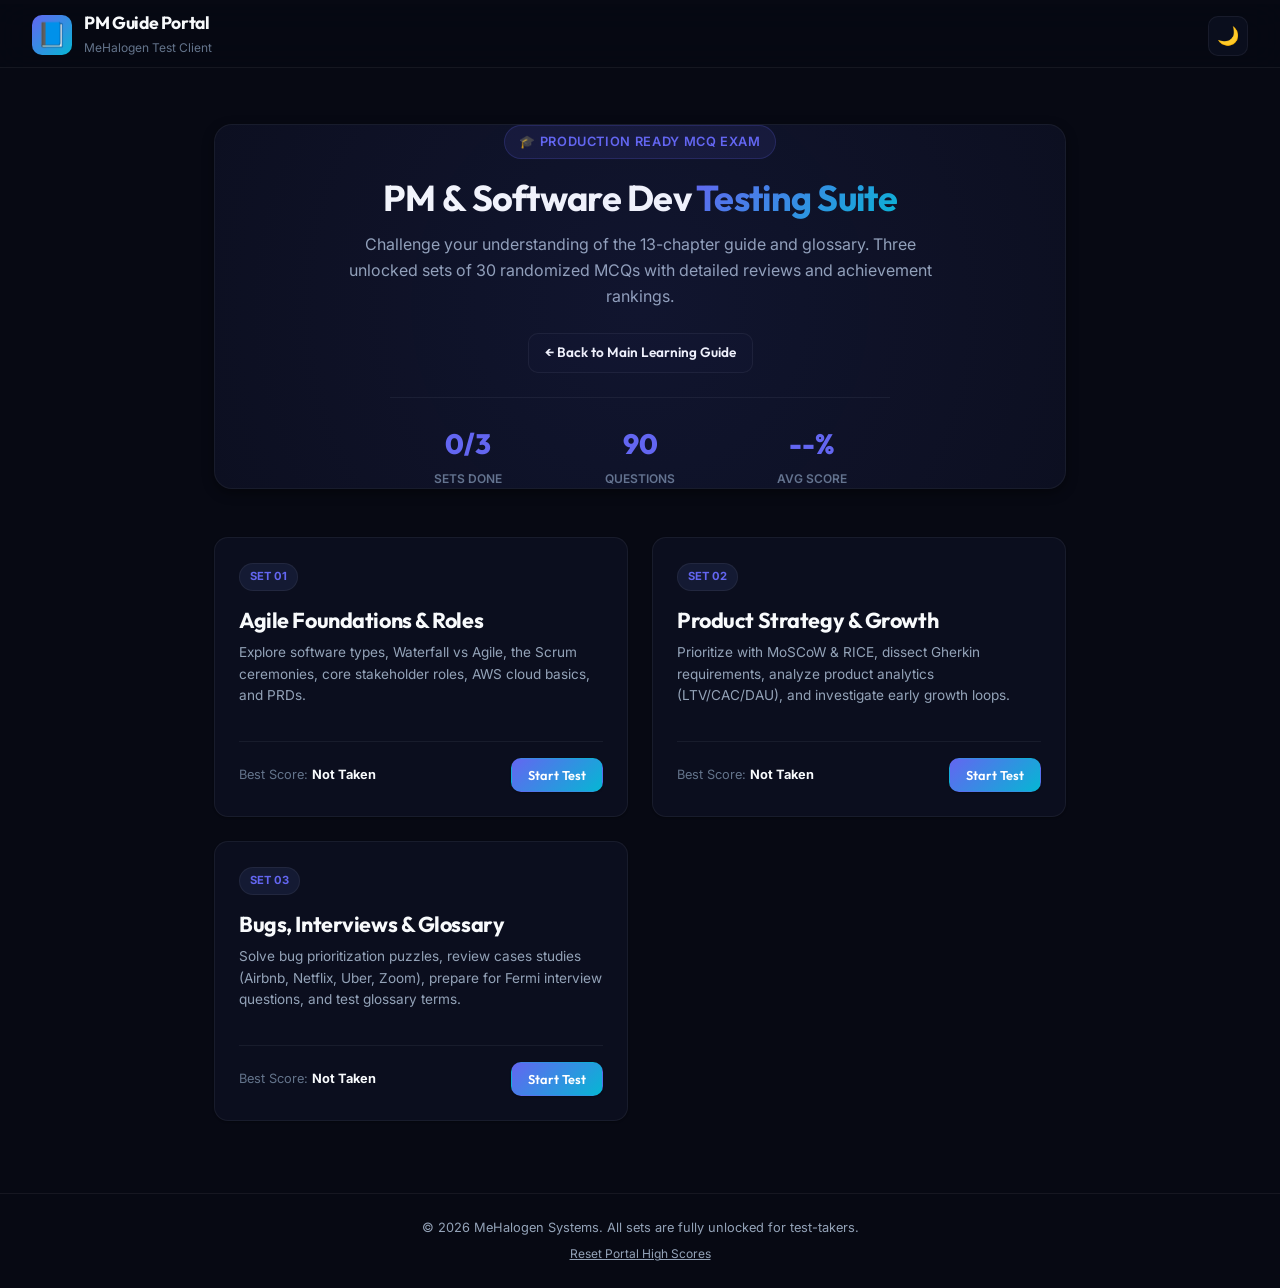
==== commit ef0a6dc1: "Update metadata branding to MeHalogen, interconnect index.html and mcq.html, and add Vercel deployme" ====
--- a/mcq.html
+++ b/mcq.html
@@ -4,7 +4,7 @@
   <meta charset="UTF-8">
   <meta name="viewport" content="width=device-width, initial-scale=1.0">
   <meta name="description" content="PM &amp; Software Development Guide MCQ Test Portal — Challenge your knowledge across 3 interactive MCQ sets.">
-  <title>PM &amp; Software Dev MCQ Portal — Halonic Learning</title>
+  <title>PM &amp; Software Dev MCQ Portal — MeHalogen</title>
 
   <!-- Google Fonts matching main guide -->
   <link rel="preconnect" href="https://fonts.googleapis.com">
@@ -13,7 +13,7 @@
 
   <style>
     /* ==========================================================================
-       HALONIC MCQ DESIGN SYSTEM
+       MEHALOGEN MCQ DESIGN SYSTEM
        ========================================================================== */
     :root {
       /* Typography */
@@ -987,7 +987,7 @@
       <div class="header-logo-icon">📘</div>
       <div class="header-logo-text">
         <h3>PM Guide Portal</h3>
-        <span>Halonic Learning Test Client</span>
+        <span>MeHalogen Test Client</span>
       </div>
     </div>
     <div class="header-actions">
@@ -1010,6 +1010,11 @@
           <div class="hero-badge">🎓 Production Ready MCQ Exam</div>
           <h1>PM &amp; Software Dev <span class="gradient-text">Testing Suite</span></h1>
           <p>Challenge your understanding of the 13-chapter guide and glossary. Three unlocked sets of 30 randomized MCQs with detailed reviews and achievement rankings.</p>
+          <div style="margin-top: 16px; margin-bottom: 24px; display: flex; justify-content: center;">
+            <a href="index.html" class="btn btn-secondary" style="font-size: 0.85rem; padding: 8px 16px; display: inline-flex; align-items: center; gap: 8px; border-radius: var(--radius-md); text-decoration: none; border: 1px solid var(--border-color); color: var(--text-primary); transition: all 150ms ease; font-family: var(--font-heading); font-weight: 600;">
+              &larr; Back to Main Learning Guide
+            </a>
+          </div>
           
           <div class="stats-summary">
             <div class="stat-box">
@@ -1183,7 +1188,7 @@
   <button class="float-top-btn" id="float-top" onclick="window.scrollTo({top: 0, behavior: 'smooth'})" aria-label="Scroll to top">▲</button>
 
   <footer>
-    <p>&copy; 2026 Halonic Learning Systems. All sets are fully unlocked for test-takers.</p>
+    <p>&copy; 2026 MeHalogen Systems. All sets are fully unlocked for test-takers.</p>
     <p style="margin-top: 6px; font-size: 0.75rem;"><a href="#" onclick="event.preventDefault(); app.clearHistory();">Reset Portal High Scores</a></p>
   </footer>
 
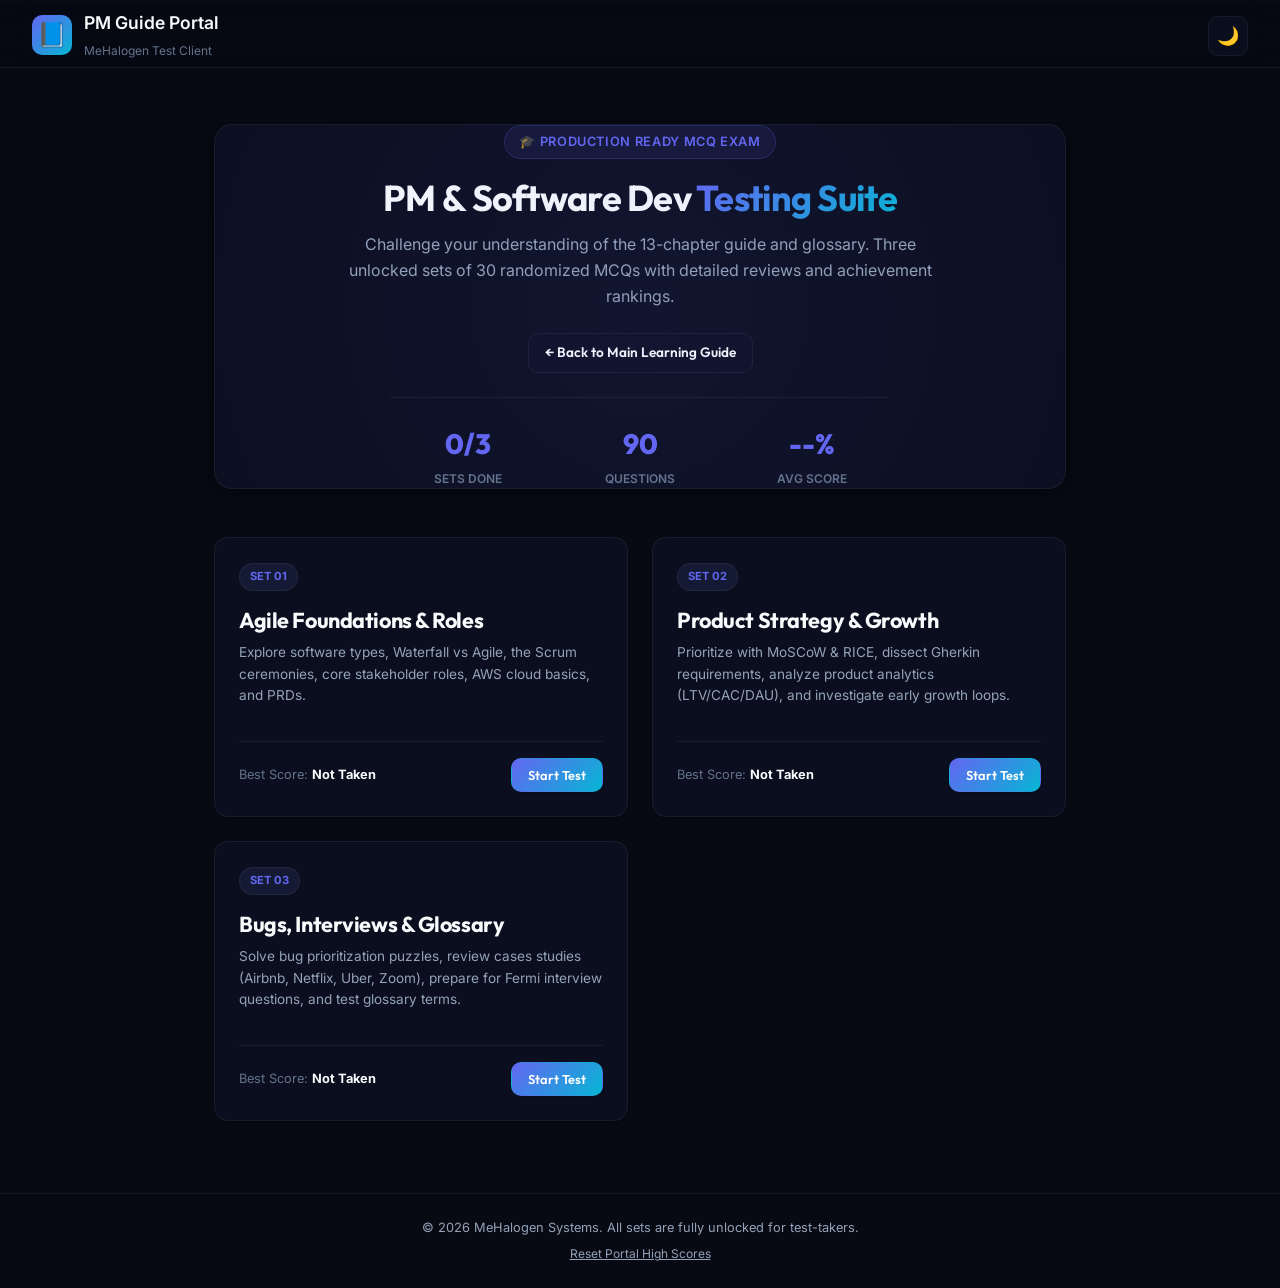
==== commit 38d9c213: "Optimize Lighthouse Accessibility, heading structure, contrast, and quiz ARIA standards" ====
--- a/mcq.html
+++ b/mcq.html
@@ -3,13 +3,18 @@
 <head>
   <meta charset="UTF-8">
   <meta name="viewport" content="width=device-width, initial-scale=1.0">
-  <meta name="description" content="PM &amp; Software Development Guide MCQ Test Portal — Challenge your knowledge across 3 interactive MCQ sets.">
-  <title>PM &amp; Software Dev MCQ Portal — MeHalogen</title>
+  <meta name="description" content="Interactive Product Manager MCQ Exam Portal. Challenge your PM skills across 3 comprehensive practice sets of 30 questions each, complete with score tracking and reviews.">
+  <meta name="keywords" content="product manager exam, pm mcq test, product management quiz, product manager certification, product manager practice test">
+  <title>Interactive Product Manager MCQ Exam Portal — MeHalogen</title>
 
   <!-- Google Fonts matching main guide -->
   <link rel="preconnect" href="https://fonts.googleapis.com">
   <link rel="preconnect" href="https://fonts.gstatic.com" crossorigin>
-  <link href="https://fonts.googleapis.com/css2?family=Inter:wght@300;400;500;600;700&family=JetBrains+Mono:wght@400;500;600;700&family=Outfit:wght@400;500;600;700;800&display=swap" rel="stylesheet">
+  <link rel="preload" as="style" href="https://fonts.googleapis.com/css2?family=Inter:wght@300;400;500;600;700&family=JetBrains+Mono:wght@400;500;600;700&family=Outfit:wght@400;500;600;700;800&display=swap">
+  <link rel="stylesheet" href="https://fonts.googleapis.com/css2?family=Inter:wght@300;400;500;600;700&family=JetBrains+Mono:wght@400;500;600;700&family=Outfit:wght@400;500;600;700;800&display=swap" media="print" onload="this.media='all'">
+  <noscript>
+    <link rel="stylesheet" href="https://fonts.googleapis.com/css2?family=Inter:wght@300;400;500;600;700&family=JetBrains+Mono:wght@400;500;600;700&family=Outfit:wght@400;500;600;700;800&display=swap">
+  </noscript>
 
   <style>
     /* ==========================================================================
@@ -210,9 +215,10 @@
       color: #fff;
     }
 
-    .header-logo-text h3 {
+    .header-logo-text .header-logo-title {
       font-size: 1.1rem;
       margin-bottom: 0;
+      font-weight: 600;
     }
     .header-logo-text span {
       font-size: 0.75rem;
@@ -652,11 +658,12 @@
       gap: 20px;
     }
 
-    .sidebar-title h3 {
+    .sidebar-title .sidebar-title-text {
       font-size: 0.95rem;
       text-transform: uppercase;
       letter-spacing: 0.05em;
       color: var(--text-muted);
+      font-weight: 600;
     }
 
     .bubbles-grid {
@@ -979,14 +986,14 @@
 <body>
 
   <!-- Progress Bar -->
-  <div id="progress-bar" role="progressbar"></div>
+  <div id="progress-bar" role="progressbar" aria-label="Exam progress" aria-valuenow="0" aria-valuemin="0" aria-valuemax="100"></div>
 
   <!-- Header -->
   <header>
     <div class="header-logo" onclick="app.showDashboard()">
       <div class="header-logo-icon">📘</div>
       <div class="header-logo-text">
-        <h3>PM Guide Portal</h3>
+        <div class="header-logo-title">PM Guide Portal</div>
         <span>MeHalogen Test Client</span>
       </div>
     </div>
@@ -1110,7 +1117,7 @@
           <!-- Sidebar Navigator -->
           <aside class="exam-sidebar">
             <div class="sidebar-title">
-              <h3>Navigator</h3>
+              <div class="sidebar-title-text">Navigator</div>
             </div>
             <div class="bubbles-grid" id="bubbles-container">
               <!-- Grid of 1-30 bubbles rendered dynamically -->
@@ -2535,6 +2542,7 @@
         this.activeSetNum = null;
         this.updateDashboardStats();
         this.progressBar.style.width = '0%';
+        this.progressBar.setAttribute('aria-valuenow', '0');
         this.switchView('view-dashboard');
       }
 
@@ -2602,6 +2610,7 @@
         // Update progress bar
         const pct = ((idx + 1) / 30) * 100;
         this.progressBar.style.width = `${pct}%`;
+        this.progressBar.setAttribute('aria-valuenow', Math.round(pct));
 
         // Render meta & text
         document.getElementById('q-chapter').textContent = q.chapter;
@@ -2617,9 +2626,11 @@
         q.options.forEach((optText, optIdx) => {
           const btn = document.createElement('button');
           btn.className = 'option-btn';
-          if (this.userAnswers[idx] === optIdx) {
+          const isSelected = this.userAnswers[idx] === optIdx;
+          if (isSelected) {
             btn.classList.add('selected');
           }
+          btn.setAttribute('aria-pressed', isSelected ? 'true' : 'false');
 
           btn.onclick = () => this.selectOption(optIdx);
 
@@ -2655,8 +2666,10 @@
         btns.forEach((btn, idx) => {
           if (idx === optIdx) {
             btn.classList.add('selected');
+            btn.setAttribute('aria-pressed', 'true');
           } else {
             btn.classList.remove('selected');
+            btn.setAttribute('aria-pressed', 'false');
           }
         });
 
@@ -2843,6 +2856,7 @@
         feedback.textContent = feedbackTxt;
 
         this.progressBar.style.width = '0%';
+        this.progressBar.setAttribute('aria-valuenow', '0');
         this.switchView('view-results');
       }
 
